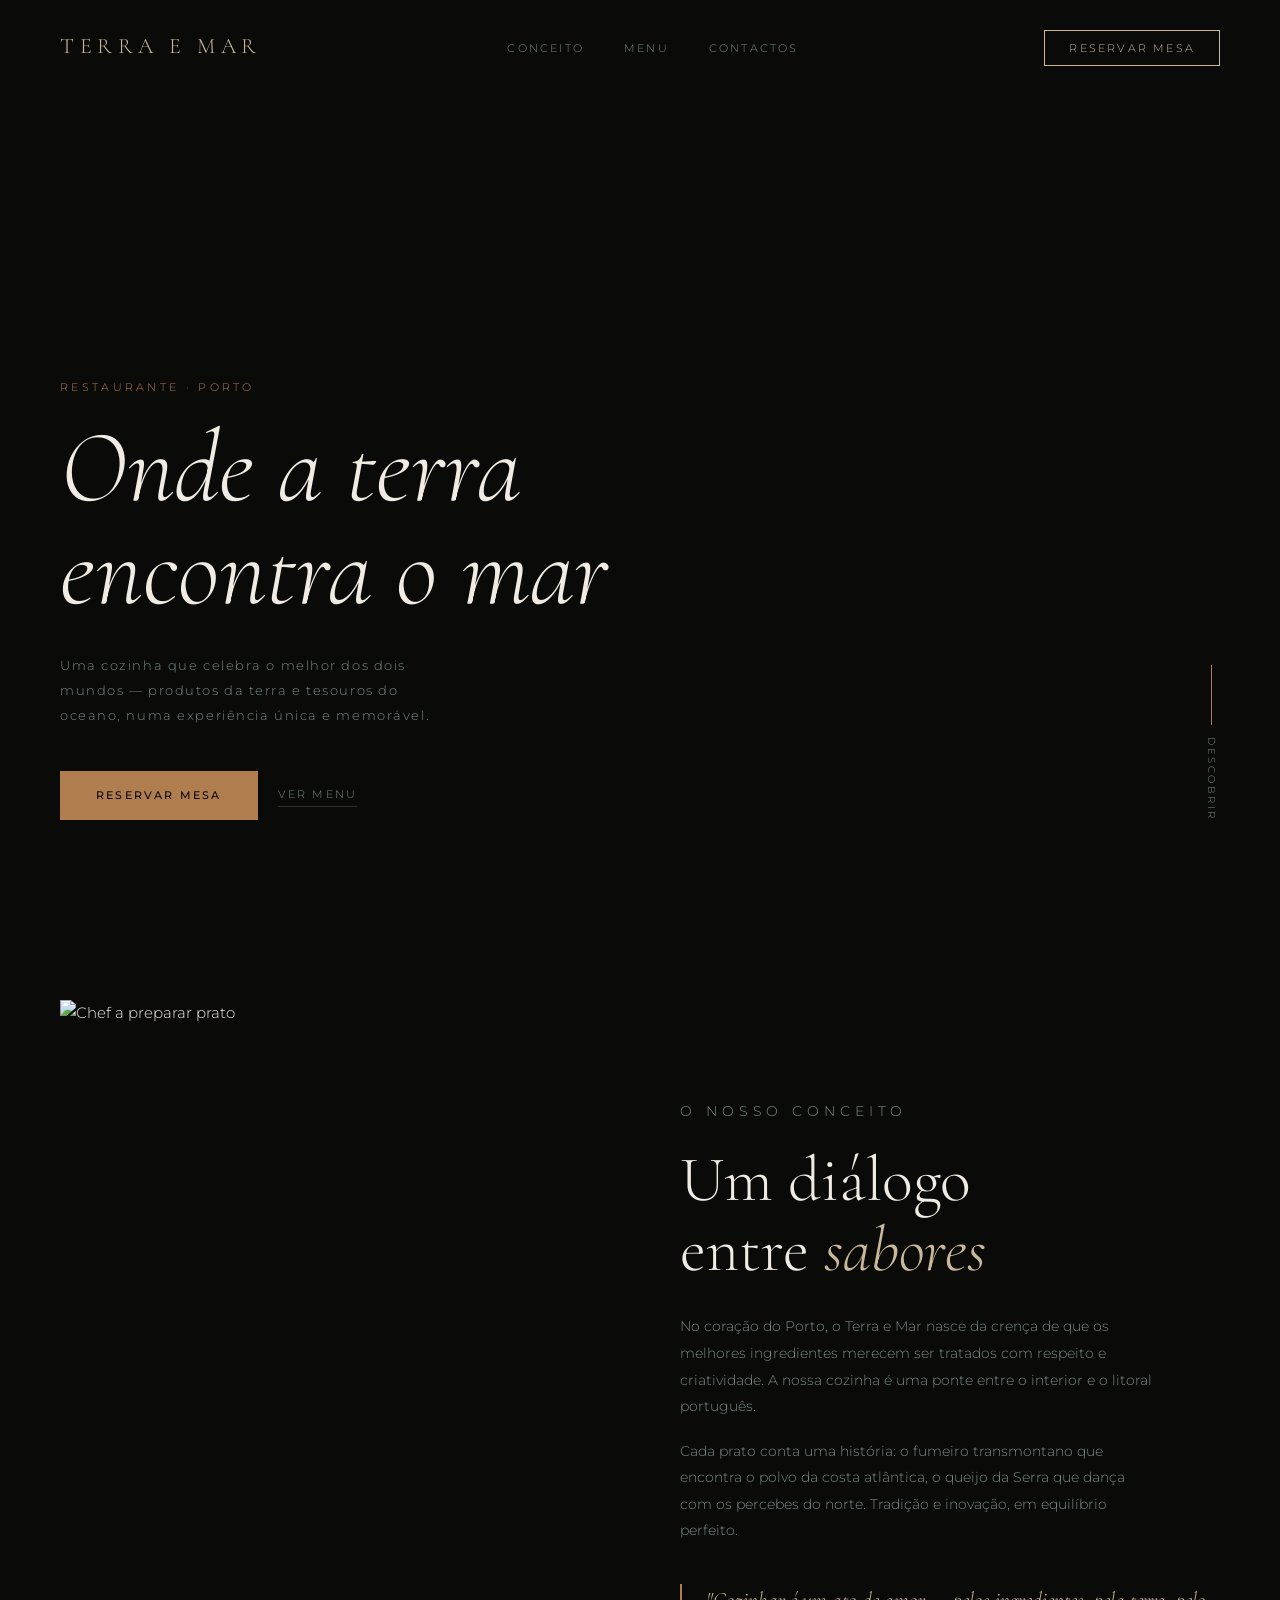
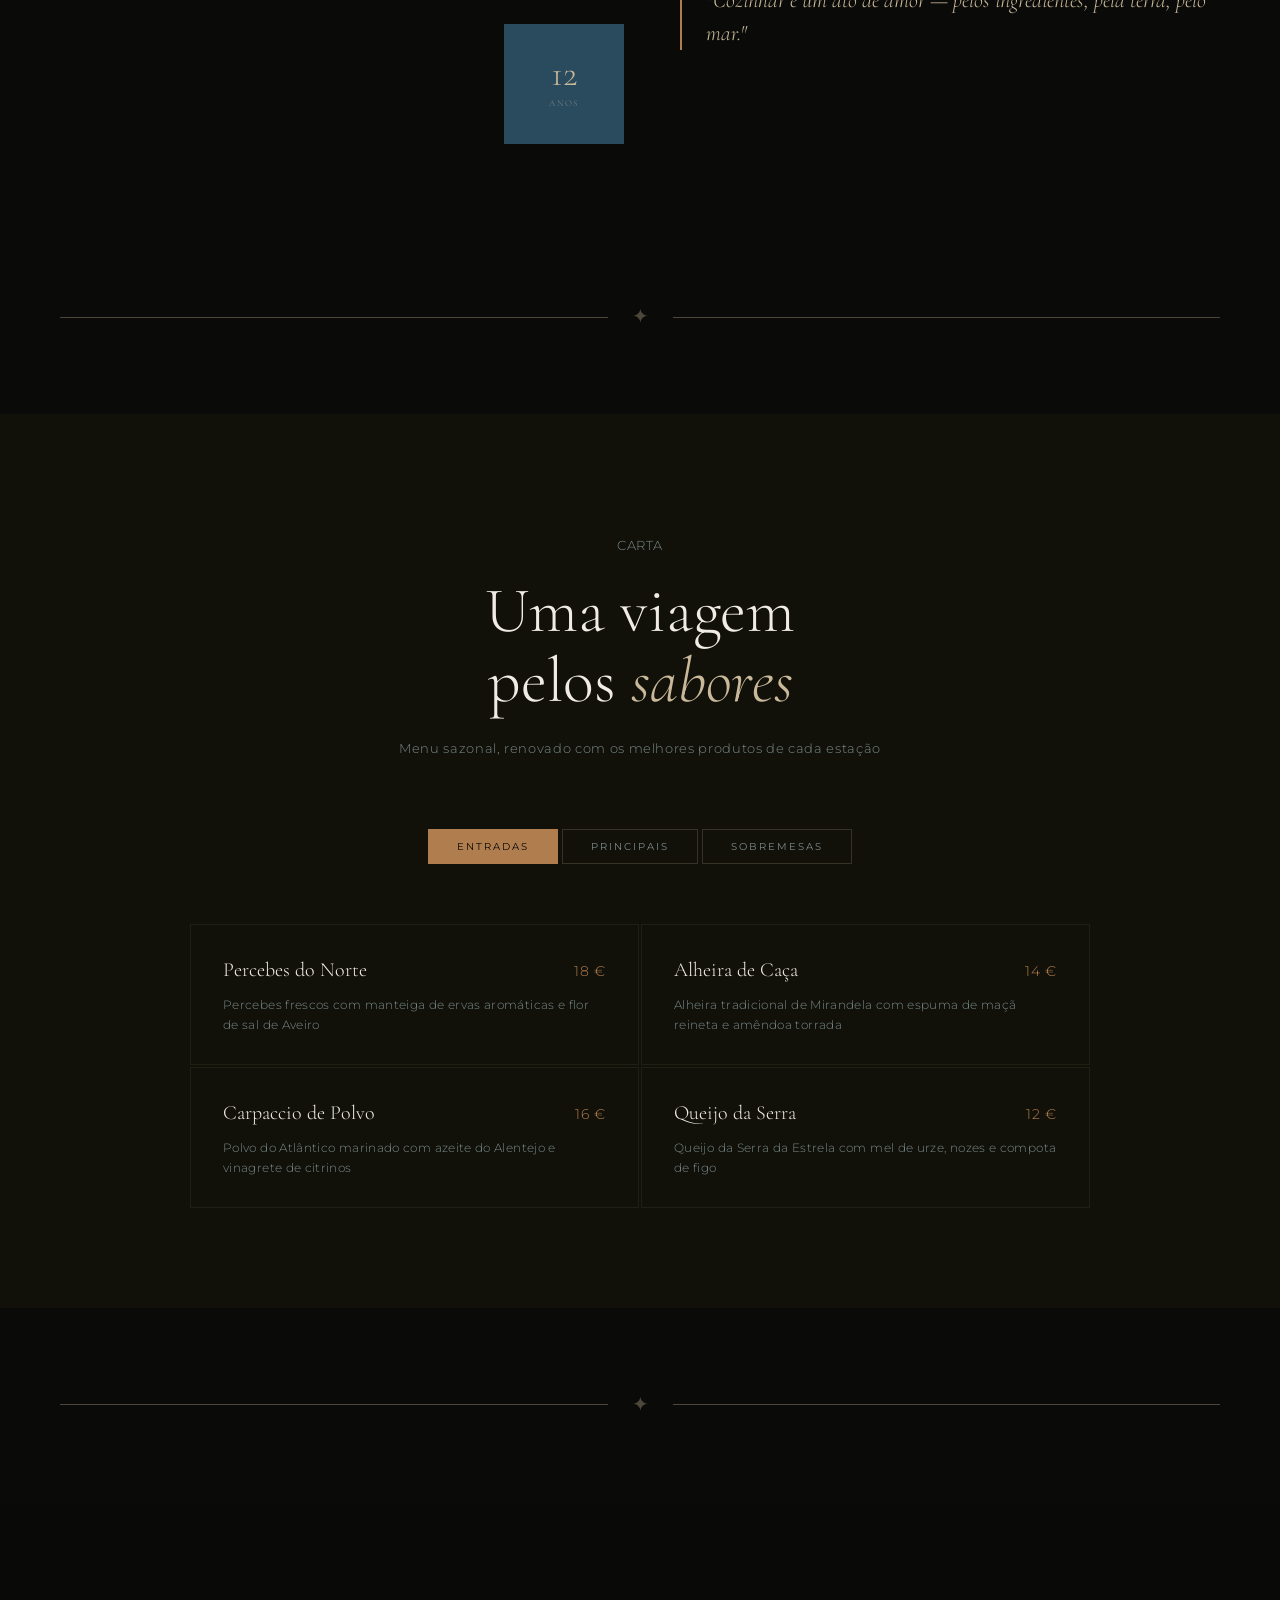
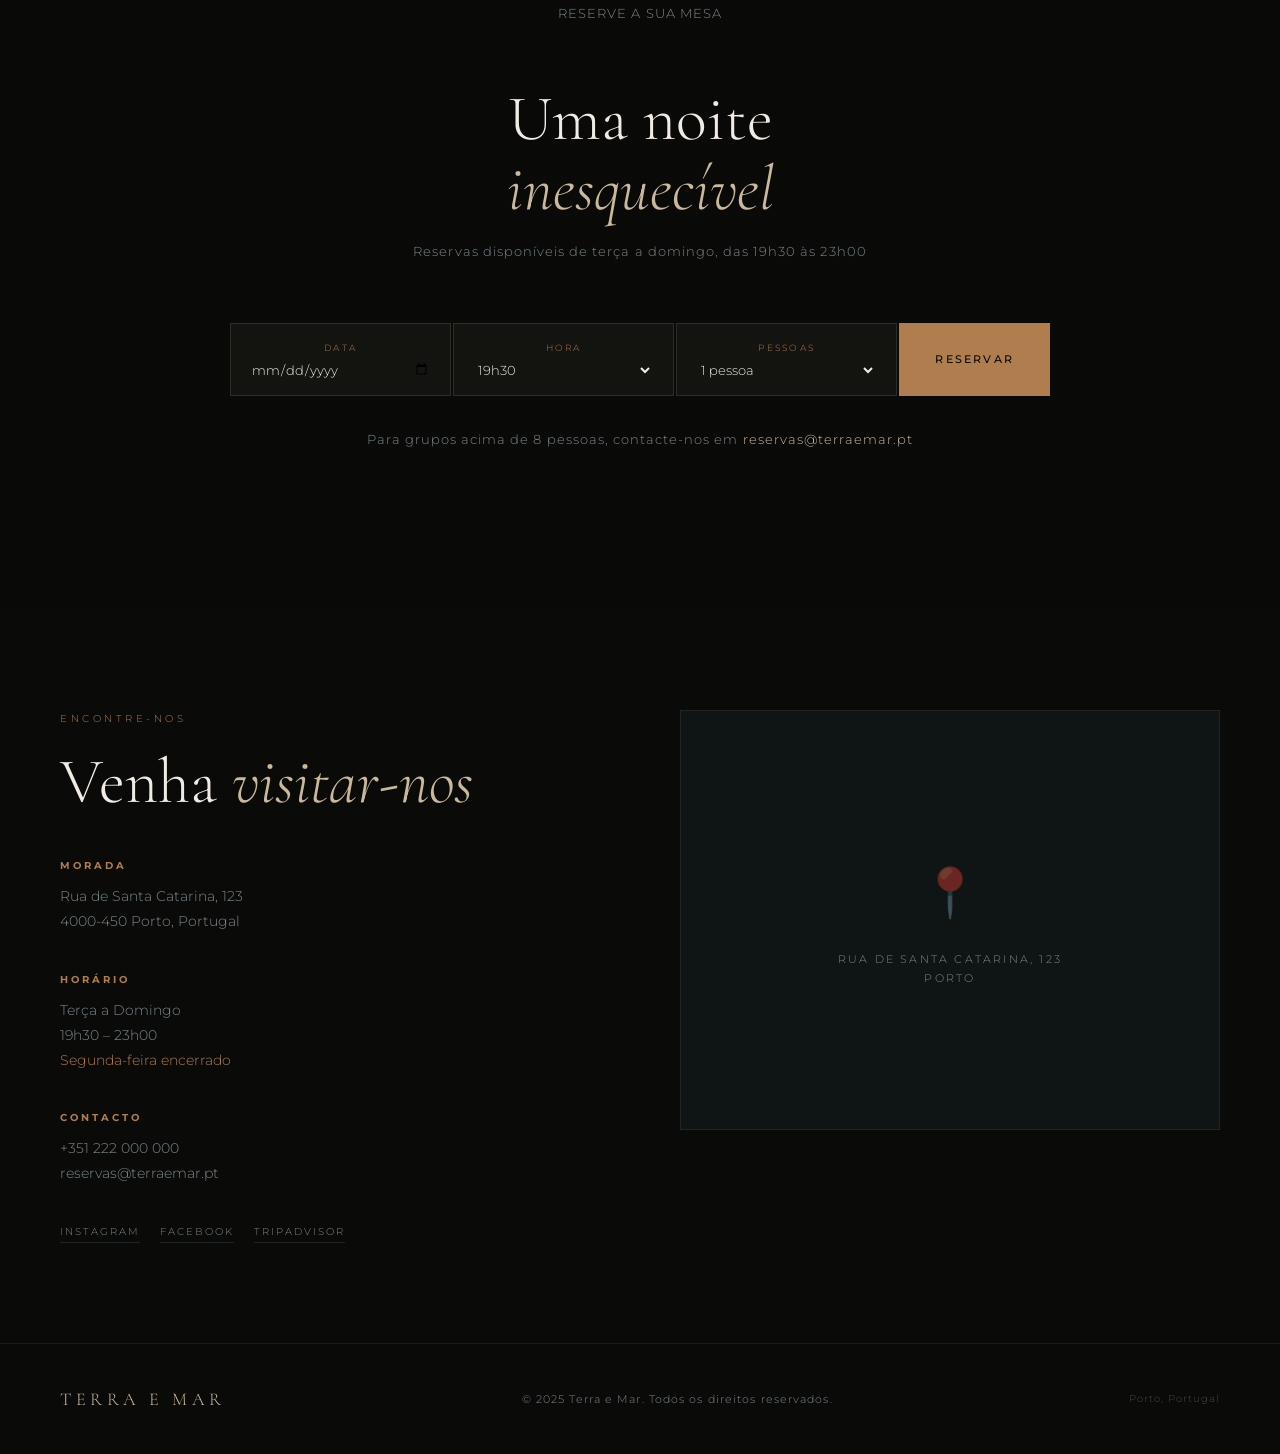
==== index.html @ 0227f953 "Add files via upload" ====
<!DOCTYPE html>
<html lang="pt">
<head>
  <meta charset="UTF-8" />
  <meta name="viewport" content="width=device-width, initial-scale=1.0" />
  <title>Terra e Mar — Restaurante</title>
  <link rel="preconnect" href="https://fonts.googleapis.com" />
  <link href="https://fonts.googleapis.com/css2?family=Cormorant+Garamond:ital,wght@0,300;0,400;1,300;1,400&family=Montserrat:wght@300;400;500&display=swap" rel="stylesheet" />
  <style>
    *, *::before, *::after { box-sizing: border-box; margin: 0; padding: 0; }

    :root {
      --black:    #0a0a08;
      --deep:     #111109;
      --sand:     #c9b89a;
      --ocean:    #2a4a5e;
      --fog:      #7a8a8c;
      --white:    #f0ece4;
      --accent:   #b07d4e;
      --serif:    'Cormorant Garamond', Georgia, serif;
      --sans:     'Montserrat', sans-serif;
    }

    html { scroll-behavior: smooth; }

    body {
      background: var(--black);
      color: var(--white);
      font-family: var(--sans);
      font-weight: 300;
      font-size: 15px;
      line-height: 1.7;
      overflow-x: hidden;
    }

    /* ── NAV ── */
    nav {
      position: fixed;
      top: 0; left: 0; right: 0;
      z-index: 100;
      display: flex;
      justify-content: space-between;
      align-items: center;
      padding: 28px 60px;
      transition: background .4s, padding .4s;
    }
    nav.scrolled {
      background: rgba(10,10,8,.92);
      backdrop-filter: blur(12px);
      padding: 18px 60px;
      border-bottom: 1px solid rgba(201,184,154,.1);
    }
    .nav-logo {
      font-family: var(--serif);
      font-size: 22px;
      font-weight: 300;
      letter-spacing: .25em;
      text-transform: uppercase;
      color: var(--sand);
      text-decoration: none;
    }
    .nav-links {
      list-style: none;
      display: flex;
      gap: 40px;
    }
    .nav-links a {
      color: var(--fog);
      text-decoration: none;
      font-size: 11px;
      letter-spacing: .2em;
      text-transform: uppercase;
      transition: color .3s;
    }
    .nav-links a:hover { color: var(--sand); }

    .nav-cta a {
      border: 1px solid var(--sand);
      color: var(--sand);
      padding: 10px 24px;
      font-size: 11px;
      letter-spacing: .2em;
      text-transform: uppercase;
      text-decoration: none;
      transition: background .3s, color .3s;
    }
    .nav-cta a:hover { background: var(--sand); color: var(--black); }

    /* ── HERO ── */
    #hero {
      position: relative;
      height: 100vh;
      display: flex;
      flex-direction: column;
      justify-content: flex-end;
      padding: 0 60px 80px;
      overflow: hidden;
    }
    .hero-bg {
      position: absolute;
      inset: 0;
      background:
        linear-gradient(to bottom, rgba(10,10,8,.3) 0%, rgba(10,10,8,.7) 60%, rgba(10,10,8,1) 100%),
        url('https://images.unsplash.com/photo-1414235077428-338989a2e8c0?w=1800&q=80') center/cover no-repeat;
    }
    .hero-eyebrow {
      position: relative;
      font-size: 11px;
      letter-spacing: .3em;
      text-transform: uppercase;
      color: var(--accent);
      margin-bottom: 20px;
    }
    .hero-title {
      position: relative;
      font-family: var(--serif);
      font-size: clamp(52px, 8vw, 110px);
      font-weight: 300;
      font-style: italic;
      line-height: 1.0;
      color: var(--white);
      max-width: 700px;
      margin-bottom: 32px;
    }
    .hero-sub {
      position: relative;
      font-size: 13px;
      letter-spacing: .12em;
      color: var(--fog);
      max-width: 380px;
      margin-bottom: 44px;
      line-height: 1.9;
    }
    .hero-actions {
      position: relative;
      display: flex;
      gap: 20px;
      align-items: center;
    }
    .btn-primary {
      background: var(--accent);
      color: var(--black);
      padding: 15px 36px;
      font-size: 11px;
      letter-spacing: .2em;
      text-transform: uppercase;
      text-decoration: none;
      font-weight: 500;
      transition: background .3s;
    }
    .btn-primary:hover { background: var(--sand); }
    .btn-ghost {
      color: var(--fog);
      font-size: 11px;
      letter-spacing: .2em;
      text-transform: uppercase;
      text-decoration: none;
      border-bottom: 1px solid rgba(122,138,140,.3);
      padding-bottom: 2px;
      transition: color .3s, border-color .3s;
    }
    .btn-ghost:hover { color: var(--white); border-color: var(--white); }

    .hero-scroll {
      position: absolute;
      bottom: 80px;
      right: 60px;
      writing-mode: vertical-rl;
      font-size: 10px;
      letter-spacing: .25em;
      color: var(--fog);
      text-transform: uppercase;
      display: flex;
      align-items: center;
      gap: 12px;
    }
    .hero-scroll::before {
      content: '';
      display: block;
      width: 1px;
      height: 60px;
      background: var(--accent);
    }

    /* ── DIVIDER ── */
    .divider {
      display: flex;
      align-items: center;
      gap: 24px;
      padding: 0 60px;
      margin: 80px 0;
      opacity: .35;
    }
    .divider::before, .divider::after {
      content: '';
      flex: 1;
      height: 1px;
      background: var(--sand);
    }
    .divider span {
      font-family: var(--serif);
      font-size: 20px;
      color: var(--sand);
    }

    /* ── SECTION COMMONS ── */
    section { padding: 100px 60px; }
    .label {
      font-size: 10px;
      letter-spacing: .35em;
      text-transform: uppercase;
      color: var(--accent);
      margin-bottom: 20px;
    }
    h2 {
      font-family: var(--serif);
      font-size: clamp(36px, 5vw, 64px);
      font-weight: 300;
      line-height: 1.1;
      color: var(--white);
    }
    h2 em { font-style: italic; color: var(--sand); }

    /* ── SOBRE ── */
    #sobre {
      display: grid;
      grid-template-columns: 1fr 1fr;
      gap: 80px;
      align-items: center;
    }
    .sobre-img {
      position: relative;
    }
    .sobre-img img {
      width: 100%;
      aspect-ratio: 3/4;
      object-fit: cover;
      display: block;
    }
    .sobre-img-badge {
      position: absolute;
      bottom: -24px;
      right: -24px;
      width: 120px;
      height: 120px;
      background: var(--ocean);
      display: flex;
      flex-direction: column;
      align-items: center;
      justify-content: center;
      font-family: var(--serif);
    }
    .sobre-img-badge span:first-child {
      font-size: 36px;
      font-weight: 300;
      line-height: 1;
      color: var(--sand);
    }
    .sobre-img-badge span:last-child {
      font-size: 9px;
      letter-spacing: .15em;
      text-transform: uppercase;
      color: var(--fog);
      margin-top: 4px;
    }
    .sobre-text p {
      color: var(--fog);
      margin-top: 28px;
      font-size: 14px;
      line-height: 1.9;
      max-width: 480px;
    }
    .sobre-text p + p { margin-top: 18px; }
    blockquote {
      margin-top: 40px;
      padding-left: 24px;
      border-left: 2px solid var(--accent);
      font-family: var(--serif);
      font-size: 22px;
      font-style: italic;
      color: var(--sand);
      line-height: 1.5;
    }

    /* ── MENU ── */
    #menu { background: var(--deep); }
    .menu-header {
      text-align: center;
      margin-bottom: 70px;
    }
    .menu-header p {
      color: var(--fog);
      margin-top: 20px;
      font-size: 13px;
      letter-spacing: .05em;
    }
    .menu-tabs {
      display: flex;
      justify-content: center;
      gap: 4px;
      margin-bottom: 60px;
    }
    .tab {
      background: none;
      border: 1px solid rgba(201,184,154,.2);
      color: var(--fog);
      padding: 10px 28px;
      font-family: var(--sans);
      font-size: 10px;
      letter-spacing: .2em;
      text-transform: uppercase;
      cursor: pointer;
      transition: all .3s;
    }
    .tab.active, .tab:hover {
      background: var(--accent);
      border-color: var(--accent);
      color: var(--black);
    }
    .menu-section { display: none; }
    .menu-section.active { display: block; }
    .menu-grid {
      display: grid;
      grid-template-columns: 1fr 1fr;
      gap: 2px;
      max-width: 900px;
      margin: 0 auto;
    }
    .menu-item {
      padding: 28px 32px;
      border: 1px solid rgba(201,184,154,.08);
      transition: background .3s;
    }
    .menu-item:hover { background: rgba(201,184,154,.04); }
    .menu-item-header {
      display: flex;
      justify-content: space-between;
      align-items: baseline;
      margin-bottom: 8px;
    }
    .menu-item-name {
      font-family: var(--serif);
      font-size: 20px;
      font-weight: 300;
      color: var(--white);
    }
    .menu-item-price {
      font-size: 14px;
      color: var(--accent);
      letter-spacing: .05em;
    }
    .menu-item-desc {
      font-size: 12px;
      color: var(--fog);
      line-height: 1.7;
      letter-spacing: .03em;
    }

    /* ── RESERVAS ── */
    #reservas {
      background:
        linear-gradient(rgba(10,10,8,.85), rgba(10,10,8,.85)),
        url('https://images.unsplash.com/photo-1517248135467-4c7edcad34c4?w=1600&q=80') center/cover no-repeat fixed;
      text-align: center;
    }
    #reservas h2 { margin-bottom: 16px; }
    #reservas > p {
      color: var(--fog);
      margin-bottom: 60px;
      font-size: 13px;
      letter-spacing: .08em;
    }
    .reservas-form {
      display: grid;
      grid-template-columns: repeat(3, 1fr) auto;
      gap: 2px;
      max-width: 820px;
      margin: 0 auto 32px;
    }
    .form-field {
      display: flex;
      flex-direction: column;
      background: rgba(240,236,228,.04);
      border: 1px solid rgba(201,184,154,.15);
      padding: 16px 20px;
    }
    .form-field label {
      font-size: 9px;
      letter-spacing: .25em;
      text-transform: uppercase;
      color: var(--accent);
      margin-bottom: 6px;
    }
    .form-field input, .form-field select {
      background: none;
      border: none;
      color: var(--white);
      font-family: var(--sans);
      font-size: 13px;
      font-weight: 300;
      outline: none;
      width: 100%;
    }
    .form-field select option { background: var(--deep); color: var(--white); }
    .btn-reservar {
      background: var(--accent);
      color: var(--black);
      border: none;
      padding: 0 36px;
      font-family: var(--sans);
      font-size: 11px;
      letter-spacing: .2em;
      text-transform: uppercase;
      font-weight: 500;
      cursor: pointer;
      transition: background .3s;
      white-space: nowrap;
    }
    .btn-reservar:hover { background: var(--sand); }
    .reservas-note {
      font-size: 11px;
      color: var(--fog);
      letter-spacing: .08em;
    }
    .reservas-note a { color: var(--sand); text-decoration: none; }

    /* ── CONTACTOS ── */
    #contactos {
      display: grid;
      grid-template-columns: 1fr 1fr;
      gap: 80px;
      align-items: start;
    }
    .contactos-info h2 { margin-bottom: 40px; }
    .contact-block { margin-bottom: 36px; }
    .contact-block h4 {
      font-size: 10px;
      letter-spacing: .3em;
      text-transform: uppercase;
      color: var(--accent);
      margin-bottom: 10px;
    }
    .contact-block p, .contact-block a {
      color: var(--fog);
      font-size: 14px;
      line-height: 1.8;
      text-decoration: none;
    }
    .contact-block a:hover { color: var(--sand); }
    .contactos-map {
      background: rgba(42,74,94,.15);
      border: 1px solid rgba(201,184,154,.1);
      height: 420px;
      display: flex;
      align-items: center;
      justify-content: center;
      position: relative;
      overflow: hidden;
    }
    .map-placeholder {
      text-align: center;
    }
    .map-placeholder .map-icon {
      font-size: 48px;
      margin-bottom: 16px;
      opacity: .4;
    }
    .map-placeholder p {
      font-size: 11px;
      letter-spacing: .2em;
      color: var(--fog);
      text-transform: uppercase;
    }
    .social-links {
      display: flex;
      gap: 20px;
      margin-top: 36px;
    }
    .social-links a {
      font-size: 10px;
      letter-spacing: .2em;
      color: var(--fog);
      text-decoration: none;
      text-transform: uppercase;
      border-bottom: 1px solid rgba(122,138,140,.2);
      padding-bottom: 2px;
      transition: color .3s, border-color .3s;
    }
    .social-links a:hover { color: var(--sand); border-color: var(--sand); }

    /* ── FOOTER ── */
    footer {
      border-top: 1px solid rgba(201,184,154,.1);
      padding: 40px 60px;
      display: flex;
      justify-content: space-between;
      align-items: center;
    }
    footer .logo {
      font-family: var(--serif);
      font-size: 18px;
      font-weight: 300;
      letter-spacing: .25em;
      text-transform: uppercase;
      color: var(--sand);
    }
    footer p {
      font-size: 11px;
      color: var(--fog);
      letter-spacing: .1em;
    }

    /* ── MOBILE ── */
    @media (max-width: 768px) {
      nav { padding: 20px 24px; }
      nav.scrolled { padding: 14px 24px; }
      .nav-links, .nav-cta { display: none; }
      #hero { padding: 0 24px 60px; }
      .hero-scroll { display: none; }
      section { padding: 70px 24px; }
      .divider { padding: 0 24px; }
      #sobre { grid-template-columns: 1fr; gap: 50px; }
      .sobre-img-badge { display: none; }
      .menu-grid { grid-template-columns: 1fr; }
      .reservas-form { grid-template-columns: 1fr; }
      .btn-reservar { padding: 18px; }
      #contactos { grid-template-columns: 1fr; gap: 50px; }
      .contactos-map { height: 260px; }
      footer { flex-direction: column; gap: 16px; text-align: center; }
      footer { padding: 32px 24px; }
    }
  </style>
</head>
<body>

<!-- NAV -->
<nav id="navbar">
  <a href="#" class="nav-logo">Terra e Mar</a>
  <ul class="nav-links">
    <li><a href="#sobre">Conceito</a></li>
    <li><a href="#menu">Menu</a></li>
    <li><a href="#contactos">Contactos</a></li>
  </ul>
  <div class="nav-cta"><a href="#reservas">Reservar Mesa</a></div>
</nav>

<!-- HERO -->
<section id="hero">
  <div class="hero-bg"></div>
  <p class="hero-eyebrow">Restaurante · Porto</p>
  <h1 class="hero-title">Onde a terra<br>encontra o mar</h1>
  <p class="hero-sub">Uma cozinha que celebra o melhor dos dois mundos — produtos da terra e tesouros do oceano, numa experiência única e memorável.</p>
  <div class="hero-actions">
    <a href="#reservas" class="btn-primary">Reservar Mesa</a>
    <a href="#menu" class="btn-ghost">Ver Menu</a>
  </div>
  <span class="hero-scroll">Descobrir</span>
</section>

<!-- SOBRE -->
<section id="sobre">
  <div class="sobre-img">
    <img src="https://images.unsplash.com/photo-1600891964092-4316c288032e?w=800&q=80" alt="Chef a preparar prato" />
    <div class="sobre-img-badge">
      <span>12</span>
      <span>anos</span>
    </div>
  </div>
  <div class="sobre-text">
    <p class="label">O Nosso Conceito</p>
    <h2>Um diálogo<br>entre <em>sabores</em></h2>
    <p>No coração do Porto, o Terra e Mar nasce da crença de que os melhores ingredientes merecem ser tratados com respeito e criatividade. A nossa cozinha é uma ponte entre o interior e o litoral português.</p>
    <p>Cada prato conta uma história: o fumeiro transmontano que encontra o polvo da costa atlântica, o queijo da Serra que dança com os percebes do norte. Tradição e inovação, em equilíbrio perfeito.</p>
    <blockquote>"Cozinhar é um ato de amor — pelos ingredientes, pela terra, pelo mar."</blockquote>
  </div>
</section>

<div class="divider"><span>✦</span></div>

<!-- MENU -->
<section id="menu">
  <div class="menu-header">
    <p class="label">Carta</p>
    <h2>Uma viagem<br>pelos <em>sabores</em></h2>
    <p>Menu sazonal, renovado com os melhores produtos de cada estação</p>
  </div>
  <div class="menu-tabs">
    <button class="tab active" onclick="showTab('entradas')">Entradas</button>
    <button class="tab" onclick="showTab('principais')">Principais</button>
    <button class="tab" onclick="showTab('sobremesas')">Sobremesas</button>
  </div>

  <div id="entradas" class="menu-section active">
    <div class="menu-grid">
      <div class="menu-item">
        <div class="menu-item-header">
          <span class="menu-item-name">Percebes do Norte</span>
          <span class="menu-item-price">18 €</span>
        </div>
        <p class="menu-item-desc">Percebes frescos com manteiga de ervas aromáticas e flor de sal de Aveiro</p>
      </div>
      <div class="menu-item">
        <div class="menu-item-header">
          <span class="menu-item-name">Alheira de Caça</span>
          <span class="menu-item-price">14 €</span>
        </div>
        <p class="menu-item-desc">Alheira tradicional de Mirandela com espuma de maçã reineta e amêndoa torrada</p>
      </div>
      <div class="menu-item">
        <div class="menu-item-header">
          <span class="menu-item-name">Carpaccio de Polvo</span>
          <span class="menu-item-price">16 €</span>
        </div>
        <p class="menu-item-desc">Polvo do Atlântico marinado com azeite do Alentejo e vinagrete de citrinos</p>
      </div>
      <div class="menu-item">
        <div class="menu-item-header">
          <span class="menu-item-name">Queijo da Serra</span>
          <span class="menu-item-price">12 €</span>
        </div>
        <p class="menu-item-desc">Queijo da Serra da Estrela com mel de urze, nozes e compota de figo</p>
      </div>
    </div>
  </div>

  <div id="principais" class="menu-section">
    <div class="menu-grid">
      <div class="menu-item">
        <div class="menu-item-header">
          <span class="menu-item-name">Robalo Selvagem</span>
          <span class="menu-item-price">34 €</span>
        </div>
        <p class="menu-item-desc">Robalo do Atlântico com creme de batata doce, algas e bisque de camarão</p>
      </div>
      <div class="menu-item">
        <div class="menu-item-header">
          <span class="menu-item-name">Borrego do Alentejo</span>
          <span class="menu-item-price">32 €</span>
        </div>
        <p class="menu-item-desc">Carré de borrego com crosta de ervas, puré de grão e redução de vinho do Alentejo</p>
      </div>
      <div class="menu-item">
        <div class="menu-item-header">
          <span class="menu-item-name">Lagosta Azul</span>
          <span class="menu-item-price">48 €</span>
        </div>
        <p class="menu-item-desc">Lagosta azul grelhada com arroz de lingueirão e azeite de bergamota</p>
      </div>
      <div class="menu-item">
        <div class="menu-item-header">
          <span class="menu-item-name">Presa Ibérica</span>
          <span class="menu-item-price">28 €</span>
        </div>
        <p class="menu-item-desc">Presa de porco preto com castanhas assadas, farofias de queijo e jus de trufas</p>
      </div>
    </div>
  </div>

  <div id="sobremesas" class="menu-section">
    <div class="menu-grid">
      <div class="menu-item">
        <div class="menu-item-header">
          <span class="menu-item-name">Tarte de Limão</span>
          <span class="menu-item-price">10 €</span>
        </div>
        <p class="menu-item-desc">Tarte de limão verde com merengue queimado e gelado de flor de sabugueiro</p>
      </div>
      <div class="menu-item">
        <div class="menu-item-header">
          <span class="menu-item-name">Rabanada do Mar</span>
          <span class="menu-item-price">11 €</span>
        </div>
        <p class="menu-item-desc">Rabanada com creme de alga kombu, caramelo salgado e granola de centeio</p>
      </div>
      <div class="menu-item">
        <div class="menu-item-header">
          <span class="menu-item-name">Chocolate 72%</span>
          <span class="menu-item-price">12 €</span>
        </div>
        <p class="menu-item-desc">Fondant de chocolate negro com sal marinho, azeite e sorvete de azeitona</p>
      </div>
      <div class="menu-item">
        <div class="menu-item-header">
          <span class="menu-item-name">Frutos do Tempo</span>
          <span class="menu-item-price">9 €</span>
        </div>
        <p class="menu-item-desc">Seleção de frutos da época com sorbet de ervas e crumble de amêndoa</p>
      </div>
    </div>
  </div>
</section>

<div class="divider"><span>✦</span></div>

<!-- RESERVAS -->
<section id="reservas">
  <p class="label">Reserve a sua Mesa</p>
  <h2>Uma noite<br><em>inesquecível</em></h2>
  <p>Reservas disponíveis de terça a domingo, das 19h30 às 23h00</p>
  <div class="reservas-form">
    <div class="form-field">
      <label>Data</label>
      <input type="date" />
    </div>
    <div class="form-field">
      <label>Hora</label>
      <select>
        <option>19h30</option>
        <option>20h00</option>
        <option>20h30</option>
        <option>21h00</option>
        <option>21h30</option>
        <option>22h00</option>
      </select>
    </div>
    <div class="form-field">
      <label>Pessoas</label>
      <select>
        <option>1 pessoa</option>
        <option>2 pessoas</option>
        <option>3 pessoas</option>
        <option>4 pessoas</option>
        <option>5+ pessoas</option>
      </select>
    </div>
    <button class="btn-reservar">Reservar</button>
  </div>
  <p class="reservas-note">Para grupos acima de 8 pessoas, contacte-nos em <a href="mailto:reservas@terraemar.pt">reservas@terraemar.pt</a></p>
</section>

<!-- CONTACTOS -->
<section id="contactos">
  <div class="contactos-info">
    <p class="label">Encontre-nos</p>
    <h2>Venha <em>visitar-nos</em></h2>
    <div class="contact-block">
      <h4>Morada</h4>
      <p>Rua de Santa Catarina, 123<br>4000-450 Porto, Portugal</p>
    </div>
    <div class="contact-block">
      <h4>Horário</h4>
      <p>Terça a Domingo<br>19h30 – 23h00<br><span style="color:var(--accent)">Segunda-feira encerrado</span></p>
    </div>
    <div class="contact-block">
      <h4>Contacto</h4>
      <p><a href="tel:+351222000000">+351 222 000 000</a></p>
      <p><a href="mailto:reservas@terraemar.pt">reservas@terraemar.pt</a></p>
    </div>
    <div class="social-links">
      <a href="#">Instagram</a>
      <a href="#">Facebook</a>
      <a href="#">TripAdvisor</a>
    </div>
  </div>
  <div class="contactos-map">
    <div class="map-placeholder">
      <div class="map-icon">📍</div>
      <p>Rua de Santa Catarina, 123<br>Porto</p>
    </div>
  </div>
</section>

<!-- FOOTER -->
<footer>
  <span class="logo">Terra e Mar</span>
  <p>© 2025 Terra e Mar. Todos os direitos reservados.</p>
  <p style="font-size:10px;color:rgba(122,138,140,.5);">Porto, Portugal</p>
</footer>

<script>
  // Nav scroll
  const navbar = document.getElementById('navbar');
  window.addEventListener('scroll', () => {
    navbar.classList.toggle('scrolled', window.scrollY > 60);
  });

  // Menu tabs
  function showTab(name) {
    document.querySelectorAll('.menu-section').forEach(s => s.classList.remove('active'));
    document.querySelectorAll('.tab').forEach(t => t.classList.remove('active'));
    document.getElementById(name).classList.add('active');
    event.target.classList.add('active');
  }
</script>
</body>
</html>
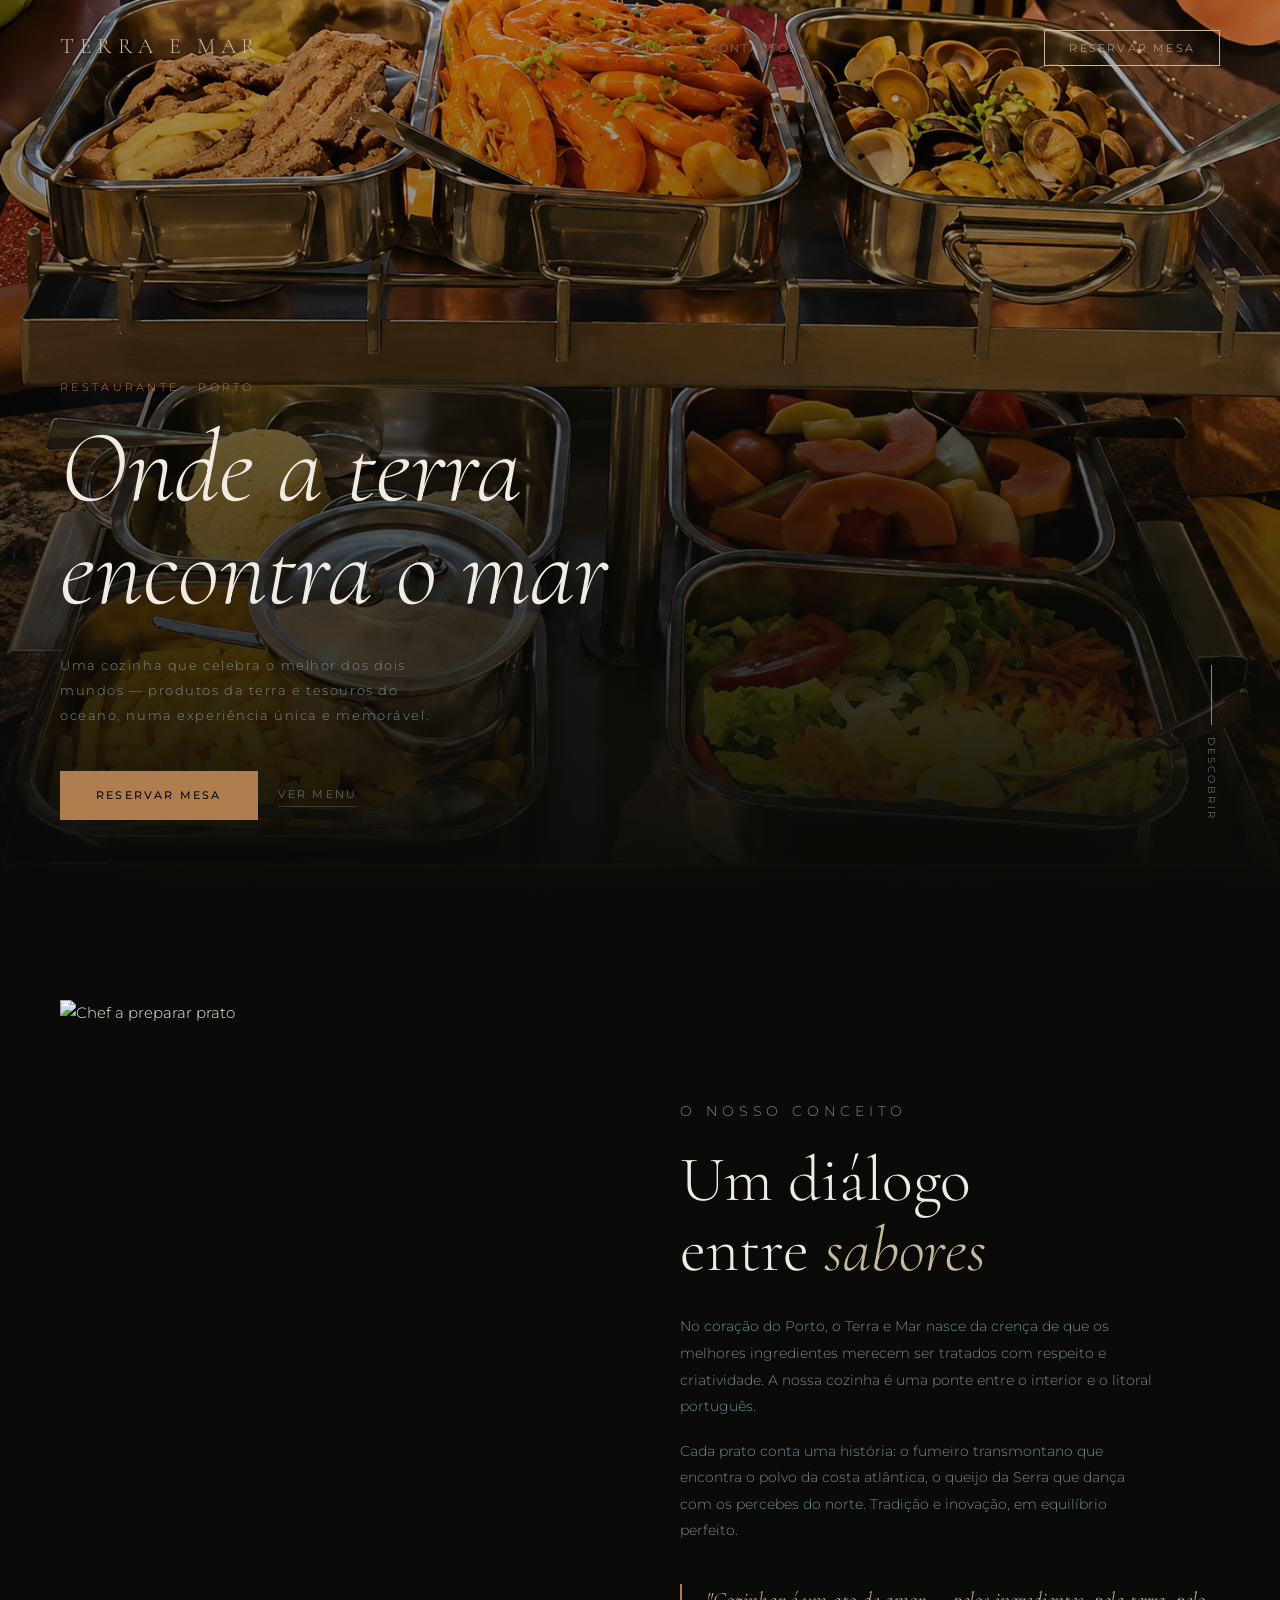
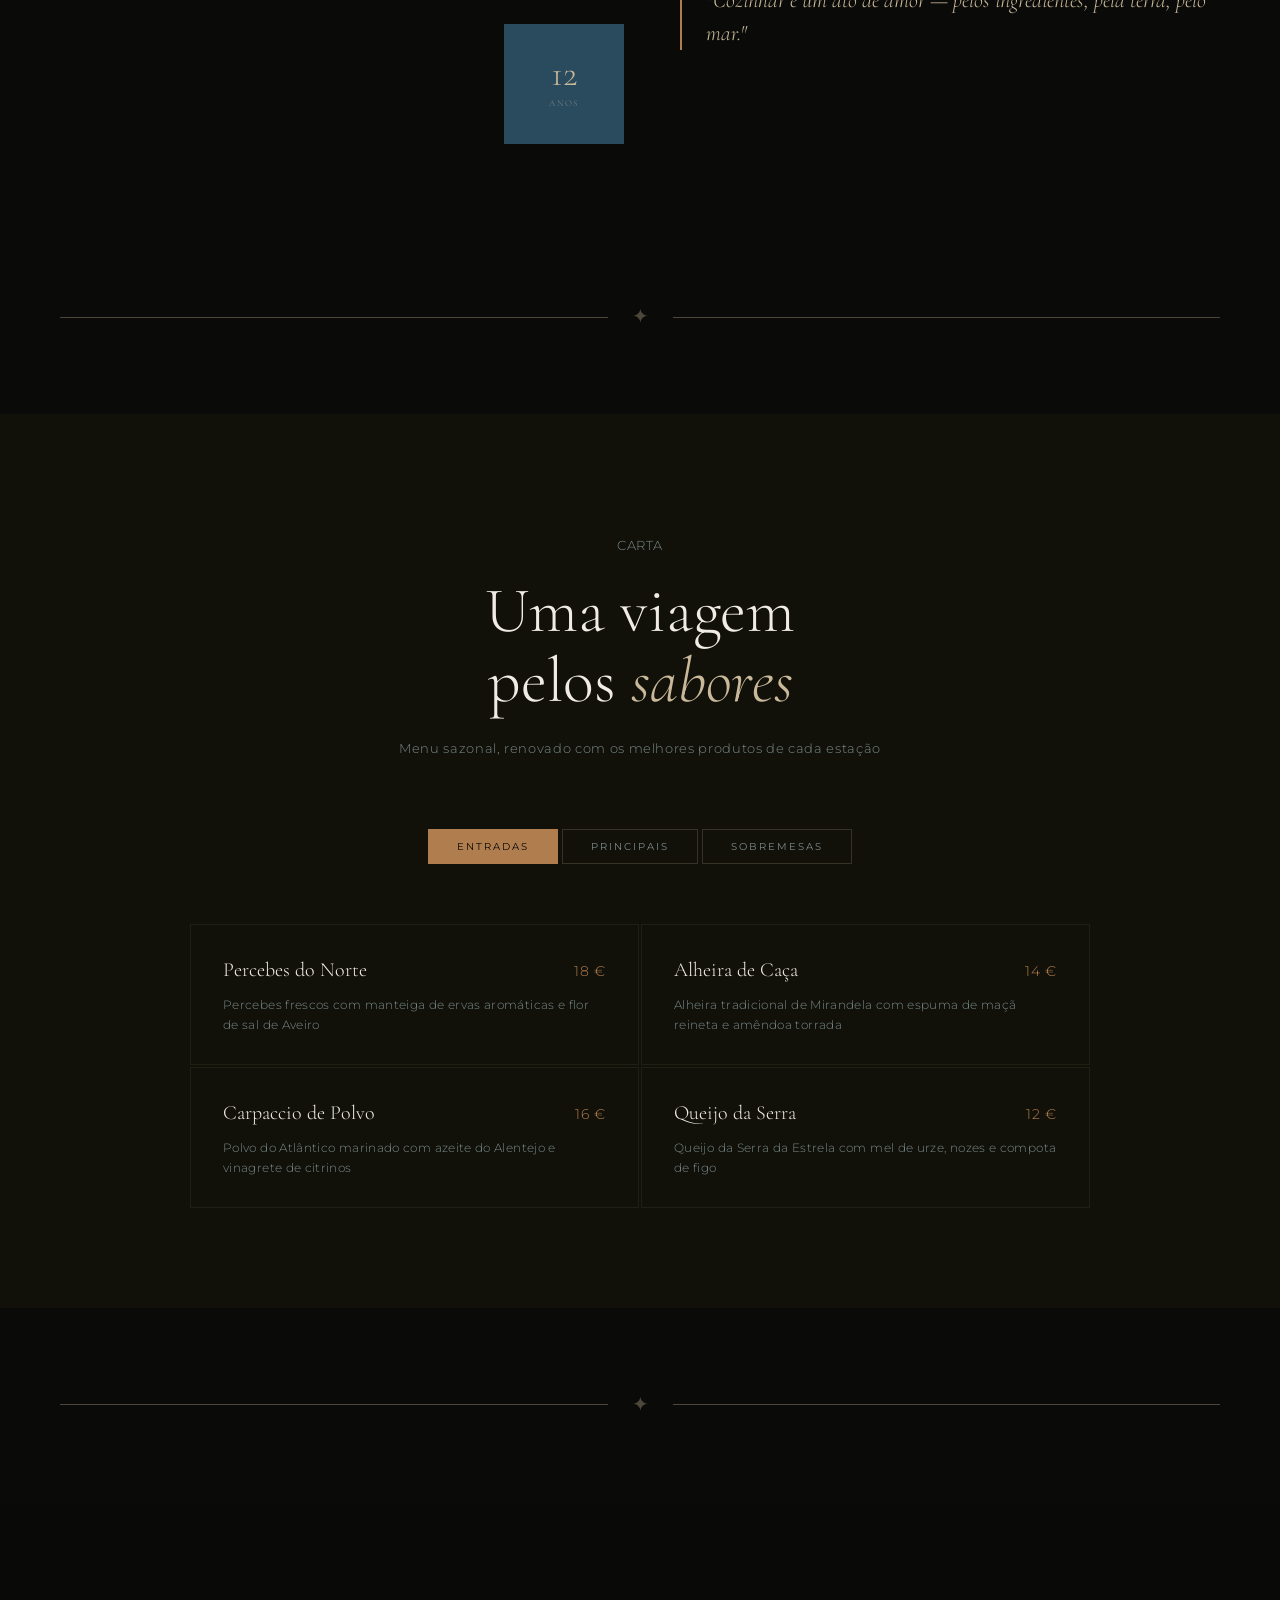
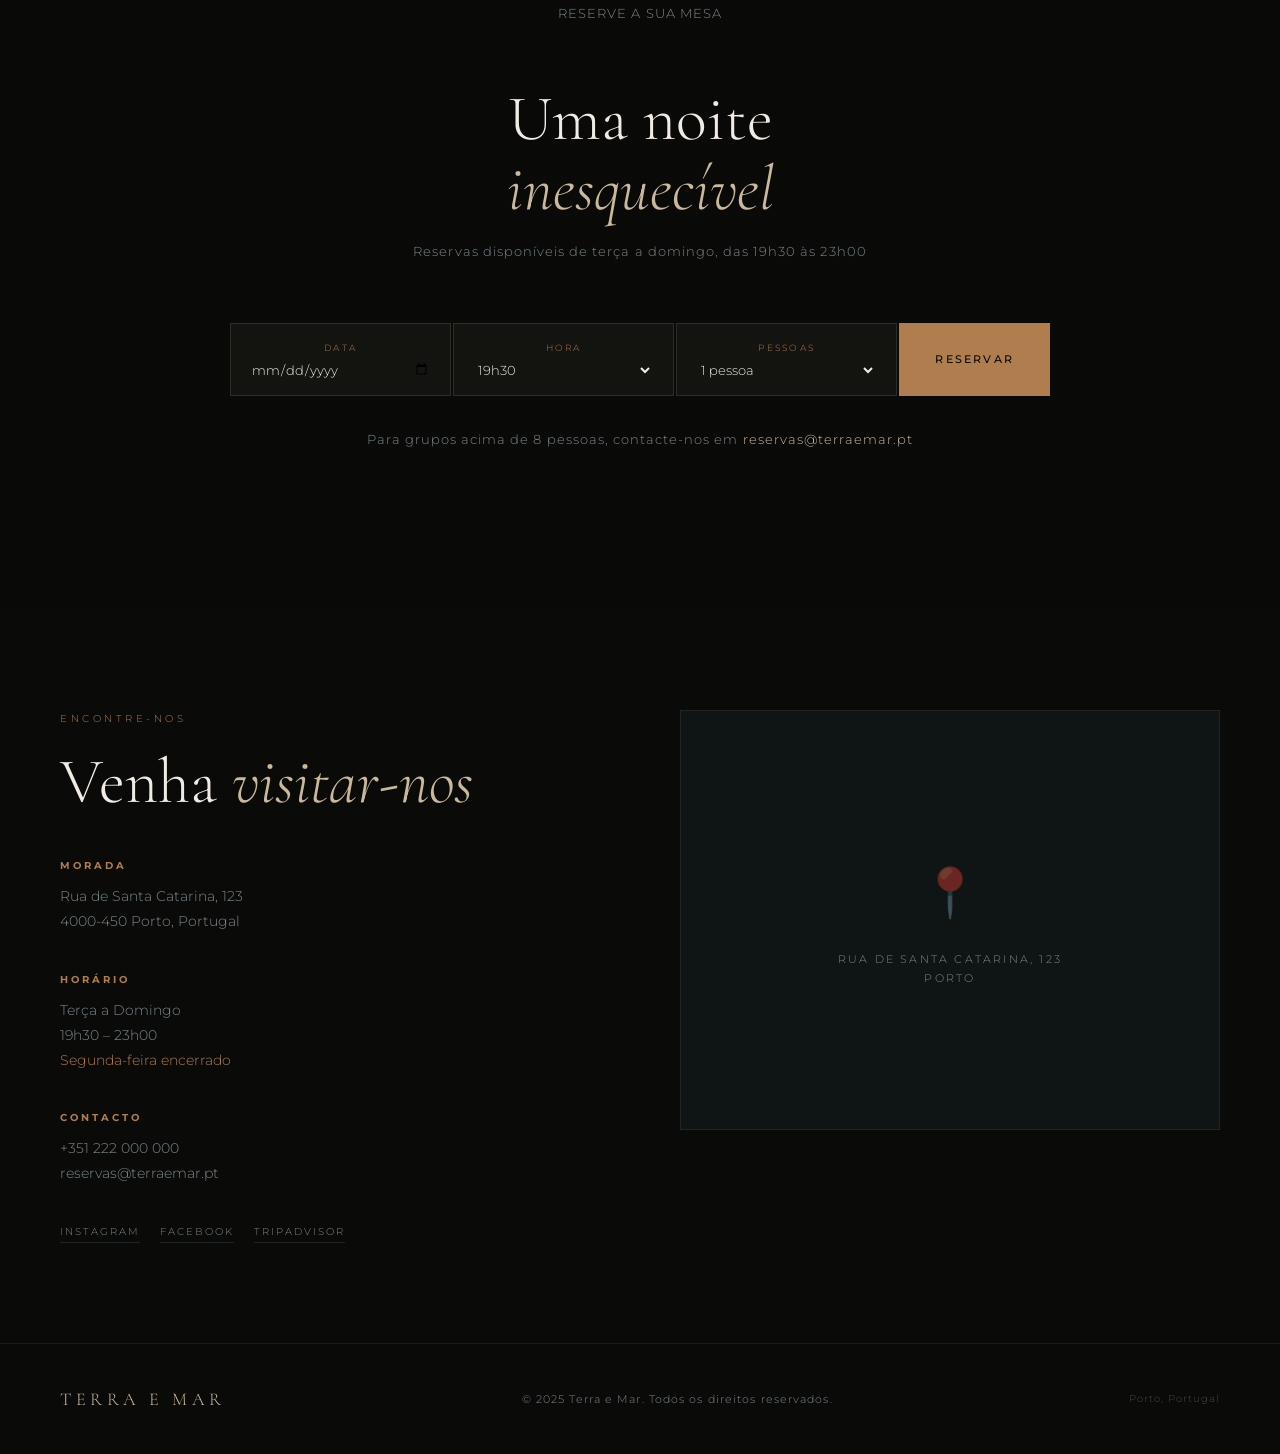
==== commit 870b4a09: "Add files via upload" ====
--- a/index.html
+++ b/index.html
@@ -101,7 +101,7 @@
       inset: 0;
       background:
         linear-gradient(to bottom, rgba(10,10,8,.3) 0%, rgba(10,10,8,.7) 60%, rgba(10,10,8,1) 100%),
-        url('https://images.unsplash.com/photo-1414235077428-338989a2e8c0?w=1800&q=80') center/cover no-repeat;
+        url('img/hero.jpg') center/cover no-repeat;
     }
     .hero-eyebrow {
       position: relative;
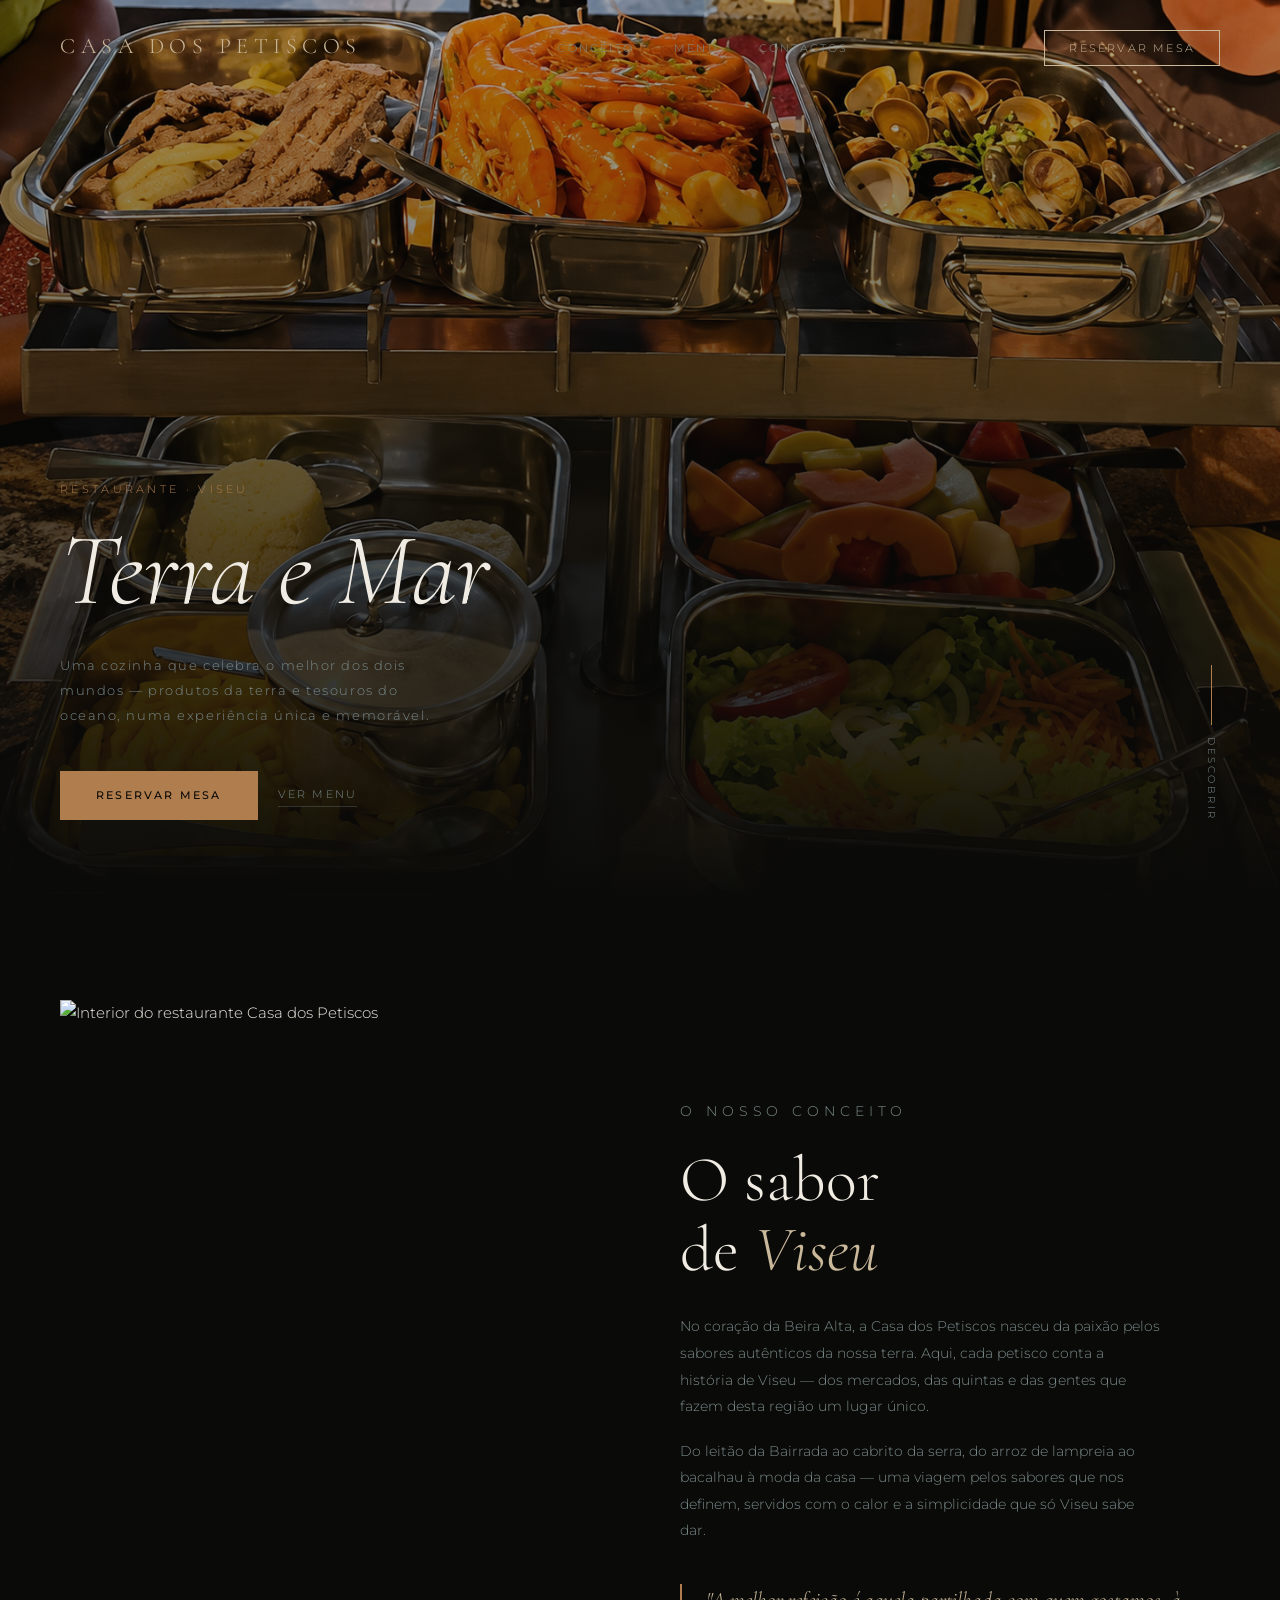
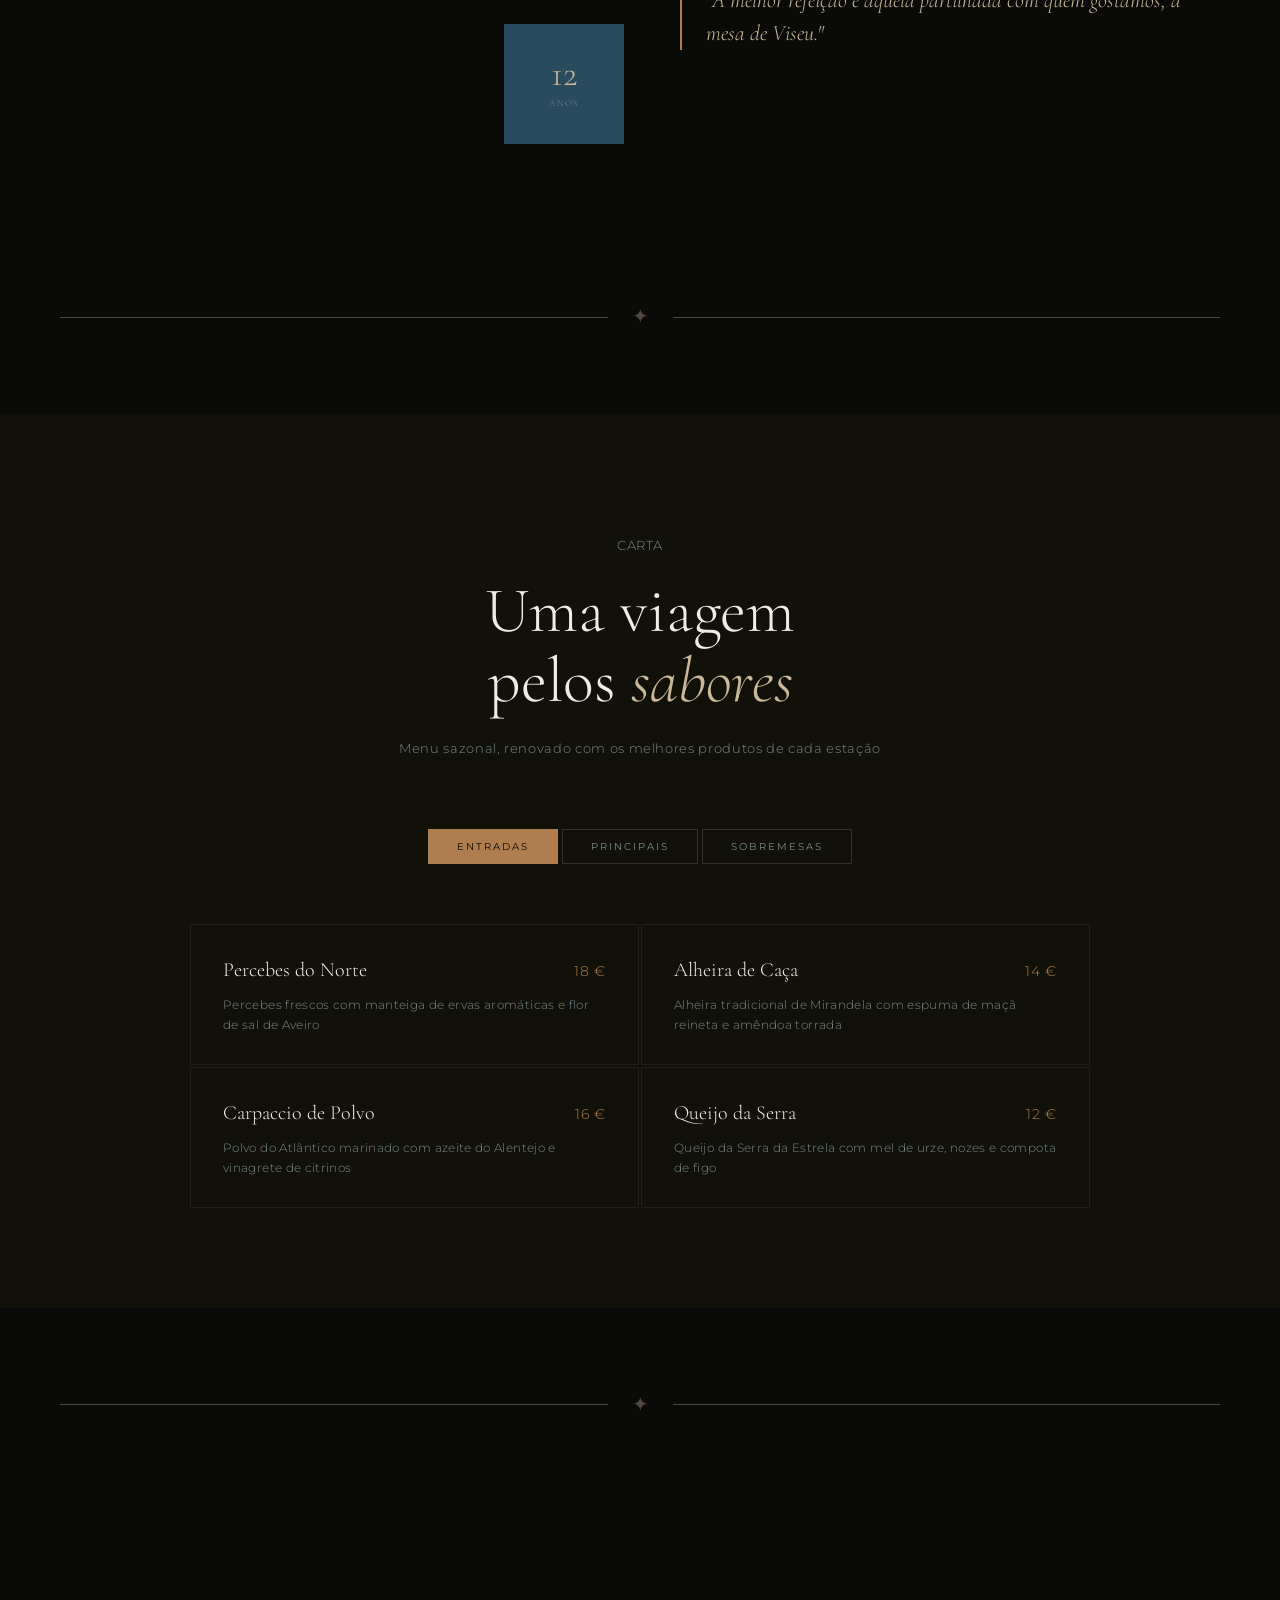
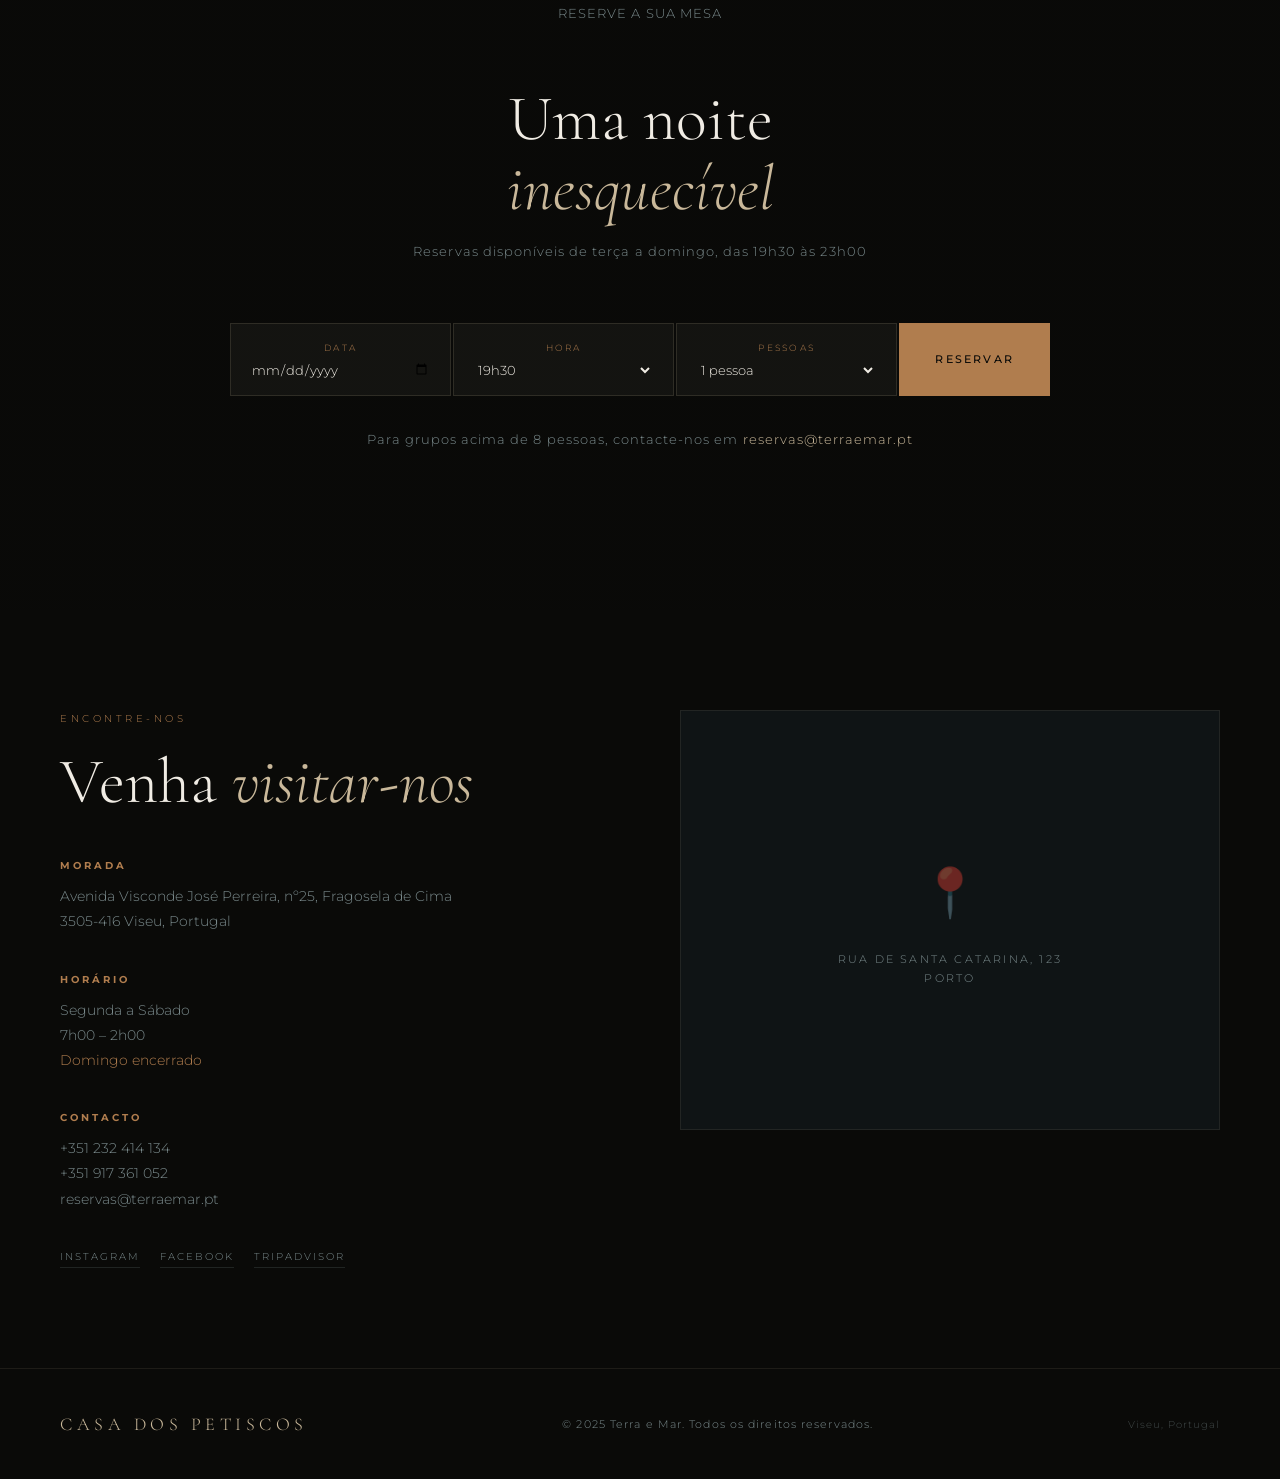
==== commit 52c4f779: "Update index.html" ====
--- a/index.html
+++ b/index.html
@@ -101,7 +101,7 @@
       inset: 0;
       background:
         linear-gradient(to bottom, rgba(10,10,8,.3) 0%, rgba(10,10,8,.7) 60%, rgba(10,10,8,1) 100%),
-        url('img/hero.jpg') center/cover no-repeat;
+        url('img/hero.jpg') top/cover no-repeat;
     }
     .hero-eyebrow {
       position: relative;
@@ -360,7 +360,7 @@
     #reservas {
       background:
         linear-gradient(rgba(10,10,8,.85), rgba(10,10,8,.85)),
-        url('https://images.unsplash.com/photo-1517248135467-4c7edcad34c4?w=1600&q=80') center/cover no-repeat fixed;
+        url('img/reservas.jpg') center/cover no-repeat fixed;
       text-align: center;
     }
     #reservas h2 { margin-bottom: 16px; }
@@ -535,7 +535,7 @@
 
 <!-- NAV -->
 <nav id="navbar">
-  <a href="#" class="nav-logo">Terra e Mar</a>
+  <a href="#" class="nav-logo">Casa dos Petiscos</a>
   <ul class="nav-links">
     <li><a href="#sobre">Conceito</a></li>
     <li><a href="#menu">Menu</a></li>
@@ -547,8 +547,8 @@
 <!-- HERO -->
 <section id="hero">
   <div class="hero-bg"></div>
-  <p class="hero-eyebrow">Restaurante · Porto</p>
-  <h1 class="hero-title">Onde a terra<br>encontra o mar</h1>
+  <p class="hero-eyebrow">Restaurante · Viseu</p>
+  <h1 class="hero-title">Terra e Mar</h1>
   <p class="hero-sub">Uma cozinha que celebra o melhor dos dois mundos — produtos da terra e tesouros do oceano, numa experiência única e memorável.</p>
   <div class="hero-actions">
     <a href="#reservas" class="btn-primary">Reservar Mesa</a>
@@ -560,7 +560,7 @@
 <!-- SOBRE -->
 <section id="sobre">
   <div class="sobre-img">
-    <img src="https://images.unsplash.com/photo-1600891964092-4316c288032e?w=800&q=80" alt="Chef a preparar prato" />
+    <img src="img/conceito.jpg" alt="Interior do restaurante Casa dos Petiscos" />
     <div class="sobre-img-badge">
       <span>12</span>
       <span>anos</span>
@@ -568,10 +568,10 @@
   </div>
   <div class="sobre-text">
     <p class="label">O Nosso Conceito</p>
-    <h2>Um diálogo<br>entre <em>sabores</em></h2>
-    <p>No coração do Porto, o Terra e Mar nasce da crença de que os melhores ingredientes merecem ser tratados com respeito e criatividade. A nossa cozinha é uma ponte entre o interior e o litoral português.</p>
-    <p>Cada prato conta uma história: o fumeiro transmontano que encontra o polvo da costa atlântica, o queijo da Serra que dança com os percebes do norte. Tradição e inovação, em equilíbrio perfeito.</p>
-    <blockquote>"Cozinhar é um ato de amor — pelos ingredientes, pela terra, pelo mar."</blockquote>
+    <h2>O sabor<br>de <em>Viseu</em></h2>
+    <p>No coração da Beira Alta, a Casa dos Petiscos nasceu da paixão pelos sabores autênticos da nossa terra. Aqui, cada petisco conta a história de Viseu — dos mercados, das quintas e das gentes que fazem desta região um lugar único.</p>
+    <p>Do leitão da Bairrada ao cabrito da serra, do arroz de lampreia ao bacalhau à moda da casa — uma viagem pelos sabores que nos definem, servidos com o calor e a simplicidade que só Viseu sabe dar.</p>
+    <blockquote>"A melhor refeição é aquela partilhada com quem gostamos, à mesa de Viseu."</blockquote>
   </div>
 </section>
 
@@ -735,15 +735,16 @@
     <h2>Venha <em>visitar-nos</em></h2>
     <div class="contact-block">
       <h4>Morada</h4>
-      <p>Rua de Santa Catarina, 123<br>4000-450 Porto, Portugal</p>
+      <p>Avenida Visconde José Perreira, nº25, Fragosela de Cima<br>3505-416 Viseu, Portugal</p>
     </div>
     <div class="contact-block">
       <h4>Horário</h4>
-      <p>Terça a Domingo<br>19h30 – 23h00<br><span style="color:var(--accent)">Segunda-feira encerrado</span></p>
+      <p>Segunda a Sábado<br>7h00 – 2h00<br><span style="color:var(--accent)">Domingo encerrado</span></p>
     </div>
     <div class="contact-block">
       <h4>Contacto</h4>
-      <p><a href="tel:+351222000000">+351 222 000 000</a></p>
+      <p><a href="tel:+351232414134">+351 232 414 134</a></p>
+      <p><a href="tel:+351917361052">+351 917 361 052</a></p>
       <p><a href="mailto:reservas@terraemar.pt">reservas@terraemar.pt</a></p>
     </div>
     <div class="social-links">
@@ -762,9 +763,9 @@
 
 <!-- FOOTER -->
 <footer>
-  <span class="logo">Terra e Mar</span>
+  <span class="logo">Casa dos Petiscos</span>
   <p>© 2025 Terra e Mar. Todos os direitos reservados.</p>
-  <p style="font-size:10px;color:rgba(122,138,140,.5);">Porto, Portugal</p>
+  <p style="font-size:10px;color:rgba(122,138,140,.5);">Viseu, Portugal</p>
 </footer>
 
 <script>
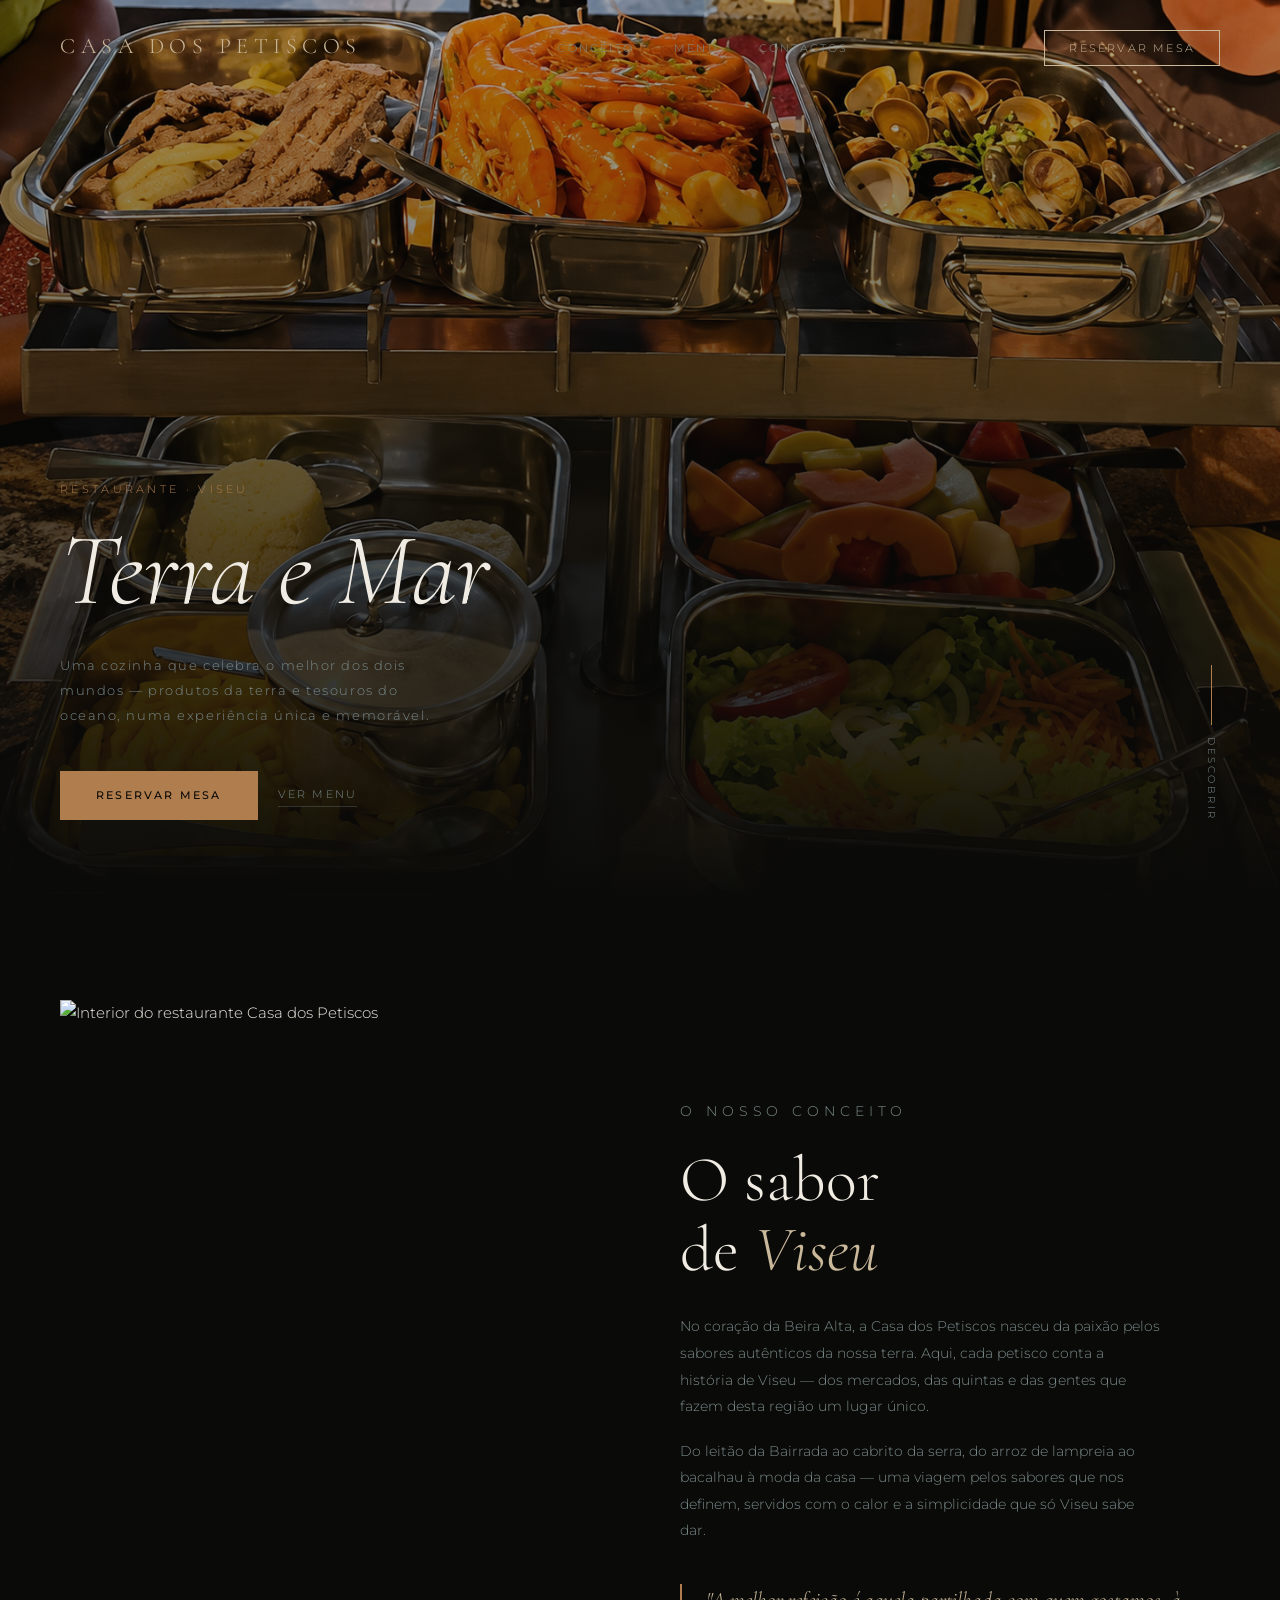
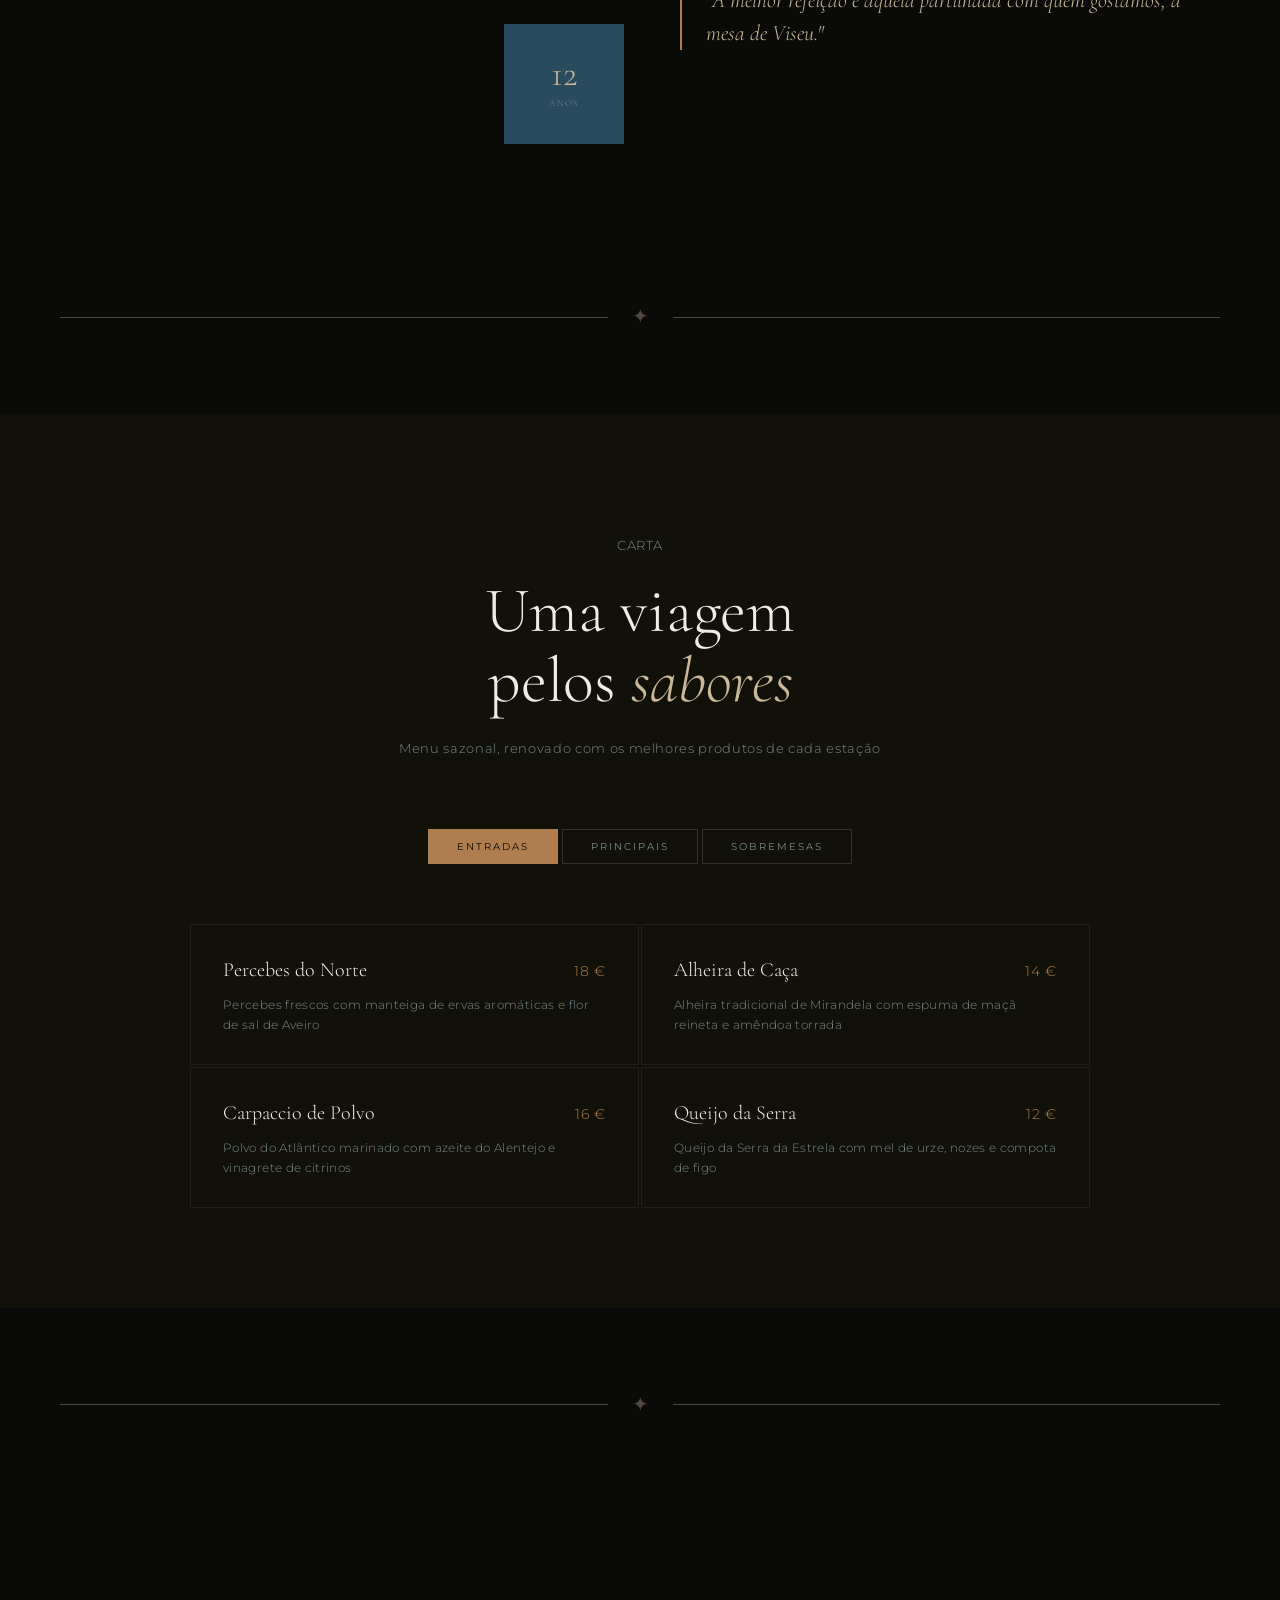
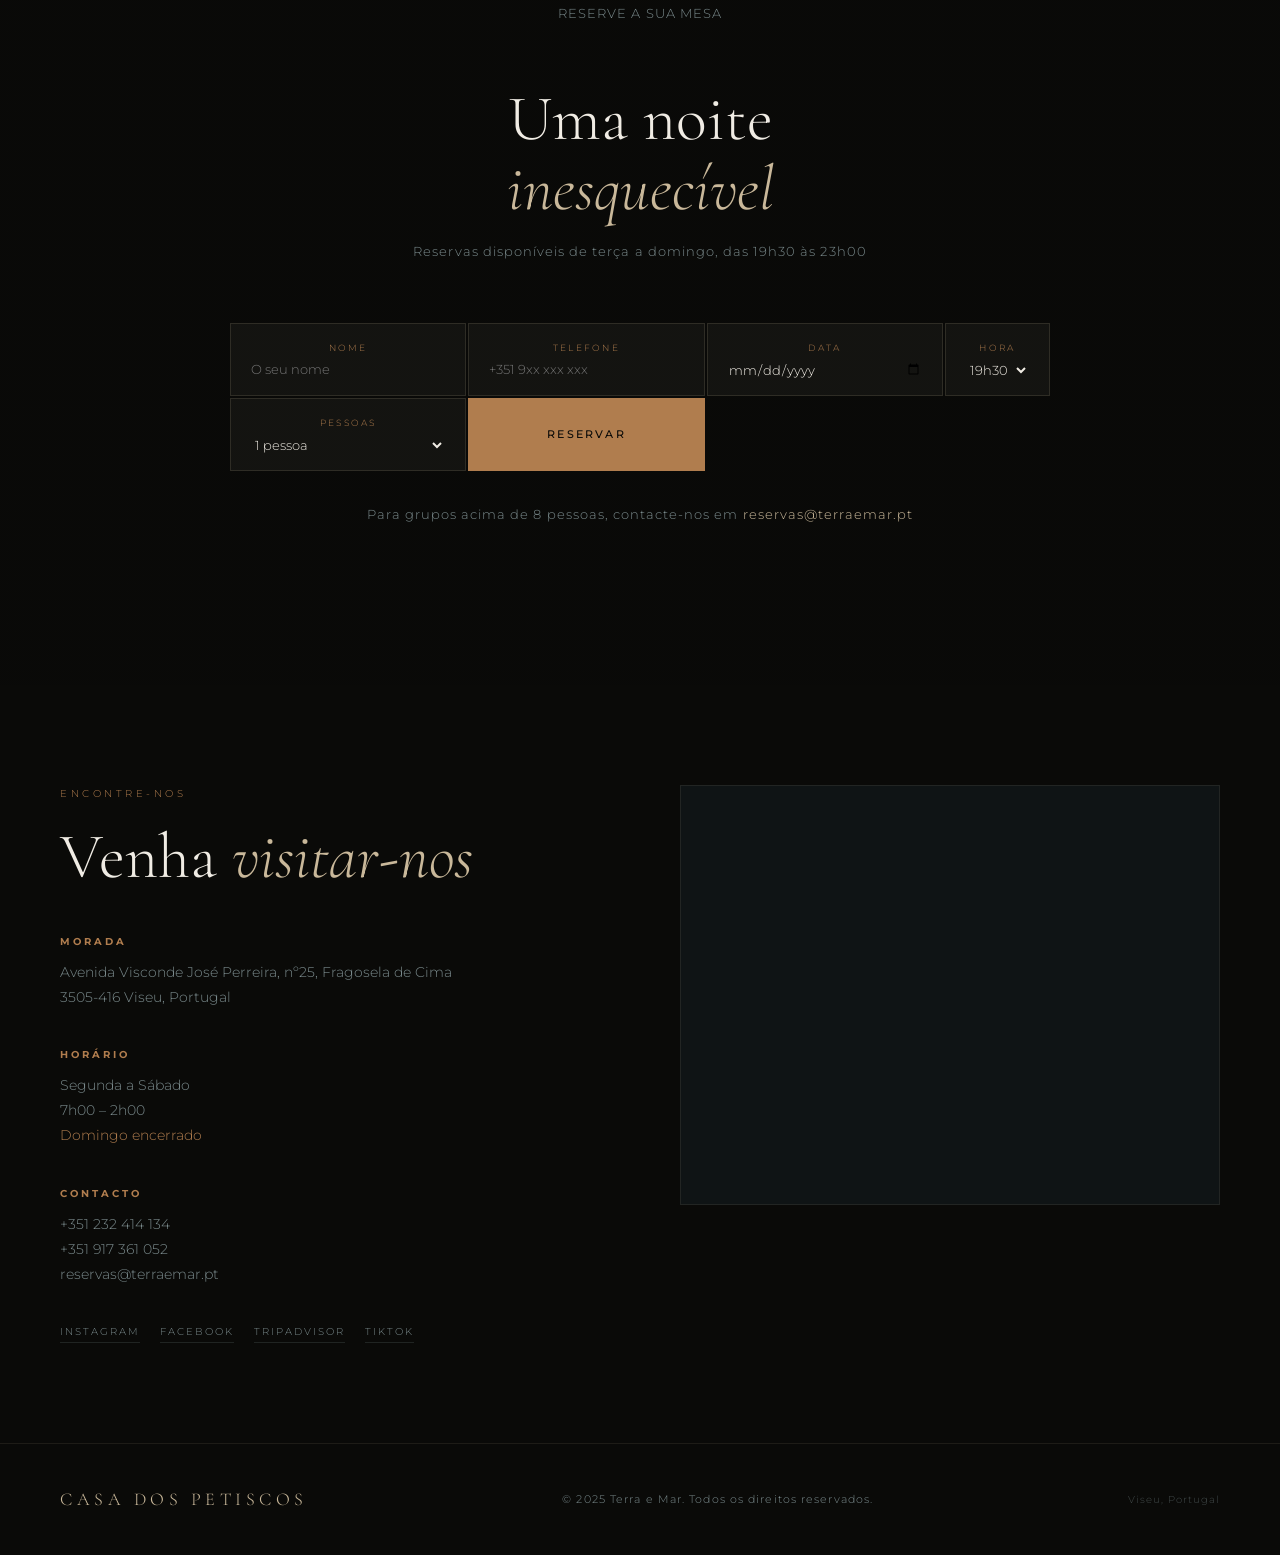
==== commit 6b909503: "Update index.html" ====
--- a/index.html
+++ b/index.html
@@ -697,14 +697,27 @@
   <p class="label">Reserve a sua Mesa</p>
   <h2>Uma noite<br><em>inesquecível</em></h2>
   <p>Reservas disponíveis de terça a domingo, das 19h30 às 23h00</p>
-  <div class="reservas-form">
+
+  <form action="https://formspree.io/f/xdargzze" method="POST" class="reservas-form">
+    
+    <div class="form-field">
+      <label>Nome</label>
+      <input type="text" name="nome" placeholder="O seu nome" required />
+    </div>
+
+    <div class="form-field">
+      <label>Telefone</label>
+      <input type="tel" name="telefone" placeholder="+351 9xx xxx xxx" required />
+    </div>
+
     <div class="form-field">
       <label>Data</label>
-      <input type="date" />
-    </div>
+      <input type="date" name="data" required />
+    </div>
+
     <div class="form-field">
       <label>Hora</label>
-      <select>
+      <select name="hora">
         <option>19h30</option>
         <option>20h00</option>
         <option>20h30</option>
@@ -713,9 +726,10 @@
         <option>22h00</option>
       </select>
     </div>
+
     <div class="form-field">
       <label>Pessoas</label>
-      <select>
+      <select name="pessoas">
         <option>1 pessoa</option>
         <option>2 pessoas</option>
         <option>3 pessoas</option>
@@ -723,8 +737,11 @@
         <option>5+ pessoas</option>
       </select>
     </div>
-    <button class="btn-reservar">Reservar</button>
-  </div>
+
+    <button type="submit" class="btn-reservar">Reservar</button>
+
+  </form>
+
   <p class="reservas-note">Para grupos acima de 8 pessoas, contacte-nos em <a href="mailto:reservas@terraemar.pt">reservas@terraemar.pt</a></p>
 </section>
 
@@ -748,15 +765,17 @@
       <p><a href="mailto:reservas@terraemar.pt">reservas@terraemar.pt</a></p>
     </div>
     <div class="social-links">
-      <a href="#">Instagram</a>
-      <a href="#">Facebook</a>
-      <a href="#">TripAdvisor</a>
+      <a href="https://www.instagram.com/casadospetiscos.viseu?fbclid=IwY2xjawSrgV1leHRuA2FlbQIxMABicmlkETBTMDhFNXVRNXhtMkxyd0lHc3J0YwZhcHBfaWQQMjIyMDM5MTc4ODIwMDg5MgABHsDhESyGHCwC7BsCLHqLSfJVbvb9Ugg979kgVOpu0pzV_KhdoFWuPrt_7WI2_aem_Di_3wGTJWIFbXobQ6wbNzg">Instagram</a>
+      <a href="https://www.facebook.com/profile.php?id=100054229911723&locale=pt_BR">Facebook</a>
+      <a href="https://www.tripadvisor.pt/Restaurant_Review-g189149-d12210529-Reviews-Restaurante_Casa_dos_Petiscos-Viseu_Viseu_District_Northern_Portugal.html">TripAdvisor</a>
+      <a href="https://www.tiktok.com/@casadospetiscos">TikTok</a>
     </div>
   </div>
   <div class="contactos-map">
-    <div class="map-placeholder">
-      <div class="map-icon">📍</div>
-      <p>Rua de Santa Catarina, 123<br>Porto</p>
+    <iframe src="https://www.google.com/maps/embed?pb=!1m18!1m12!1m3!1d14901.04124772147!2d-7.8612775500000005!3d40.64061765!2m3!1f0!2f0!3f0!3m2!1i1024!2i768!4f13.1!3m3!1m2!1s0xd23343c9d6cd7f5%3A0xcf5b0670467c3bc9!2sRestaurantes%20casa%20Dos%20Petiscos!5e1!3m2!1ses!2spt!4v1782489869241!5m2!1ses!2spt" 
+      width="600" height="450" style="border:0;" 
+      allowfullscreen="" loading="lazy" referrerpolicy="strict-origin-when-cross-origin">
+      </iframe>
     </div>
   </div>
 </section>
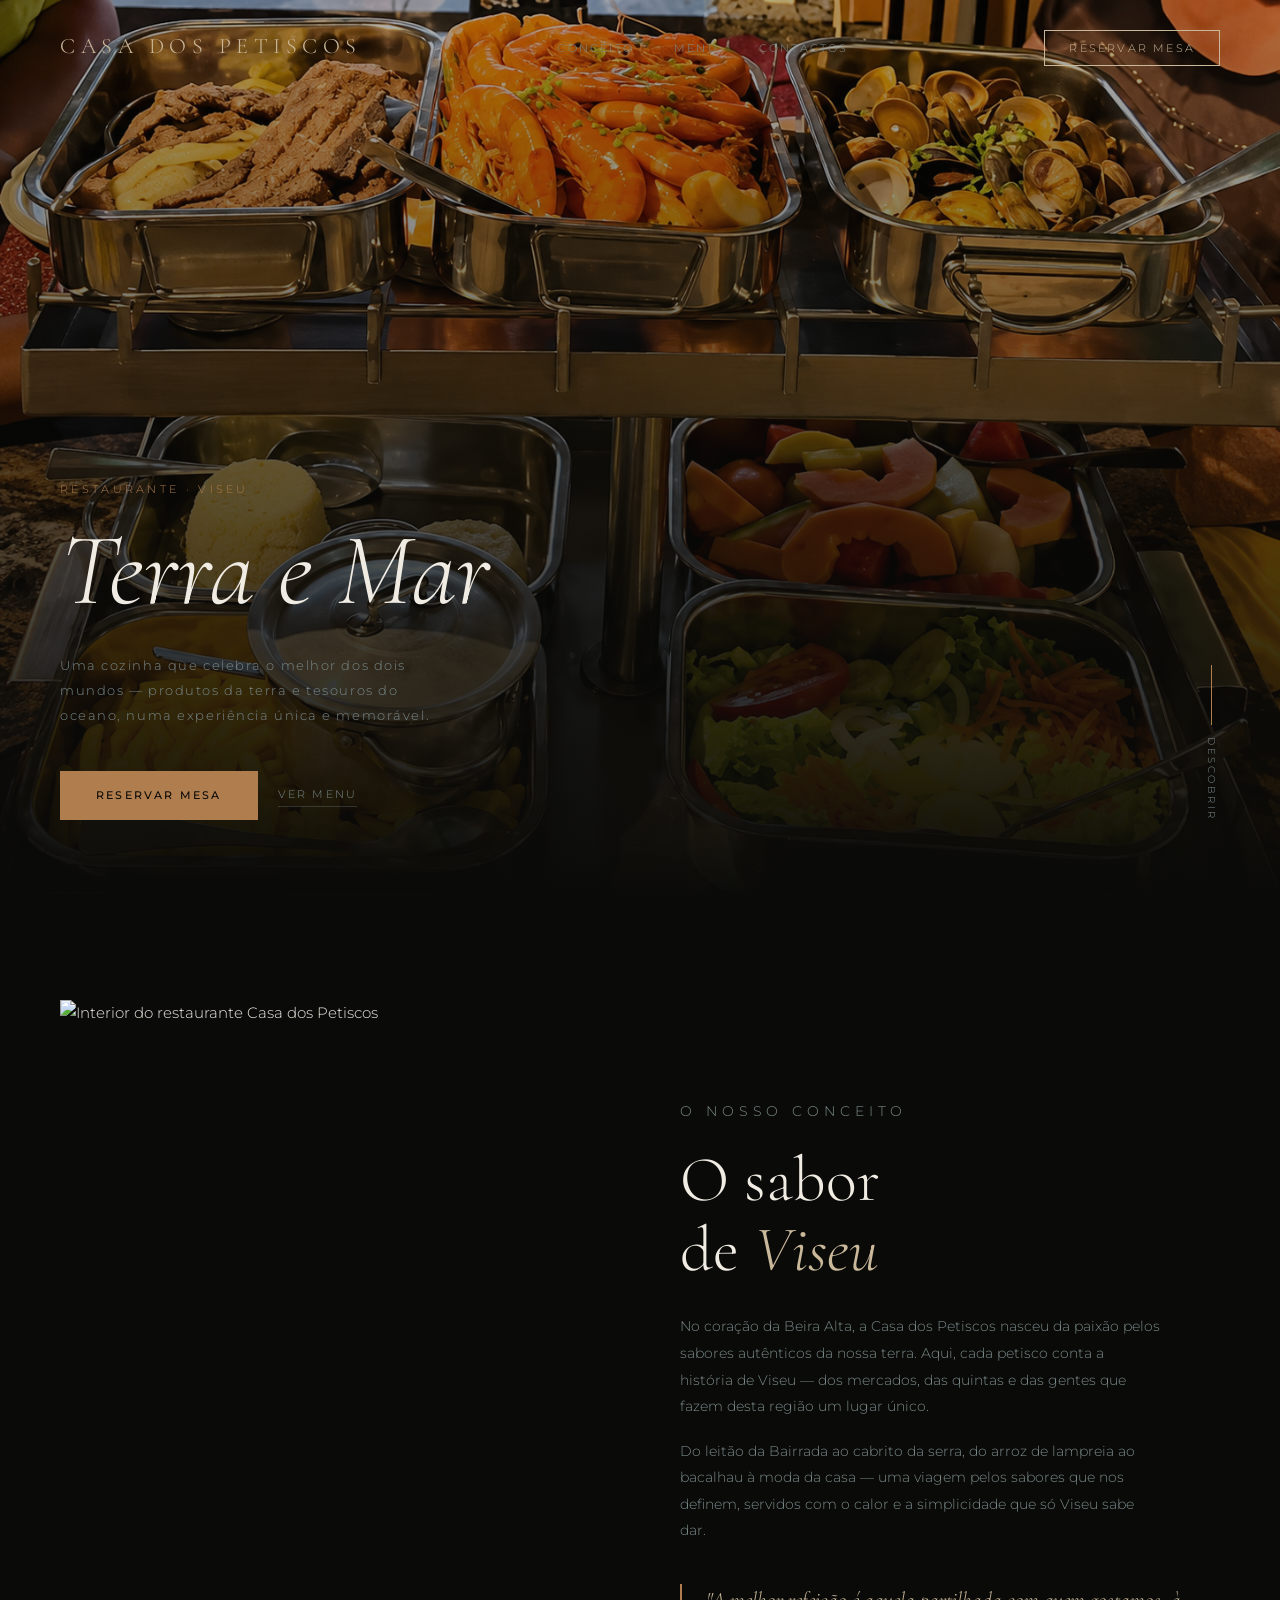
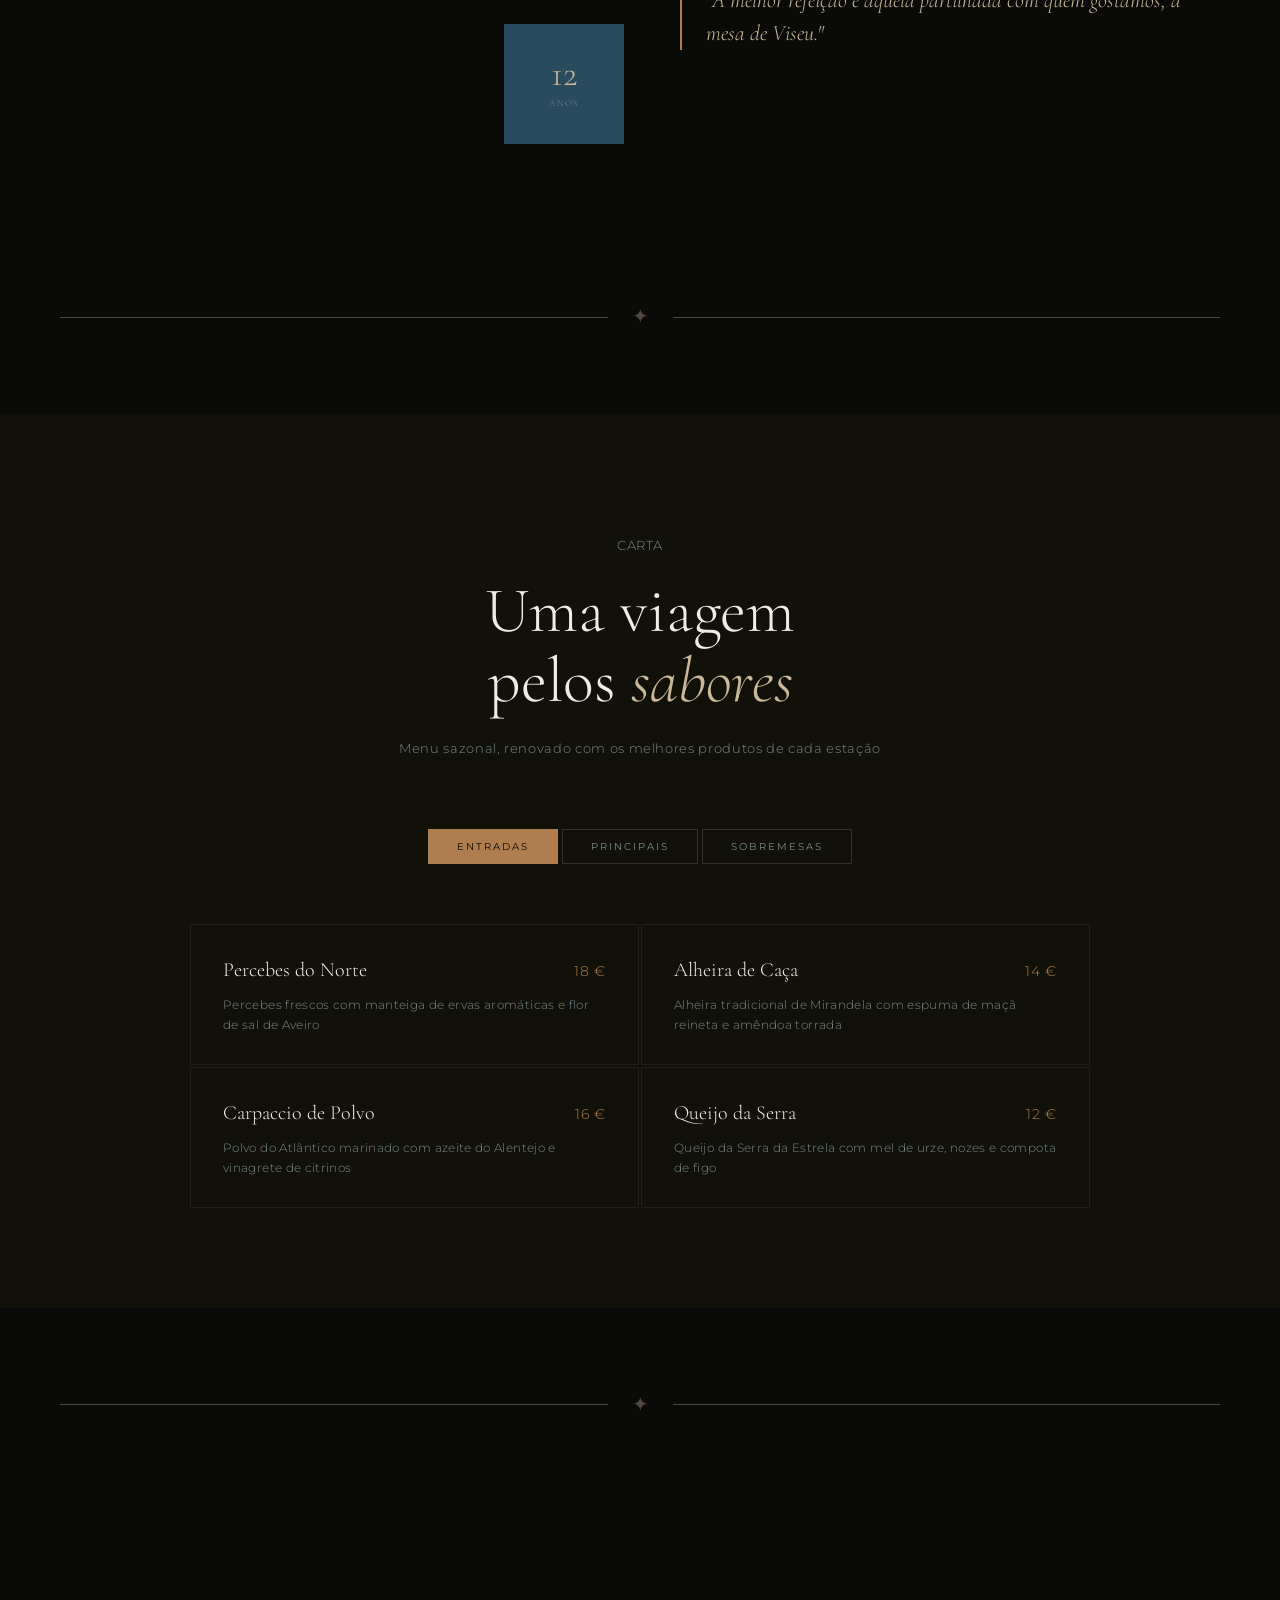
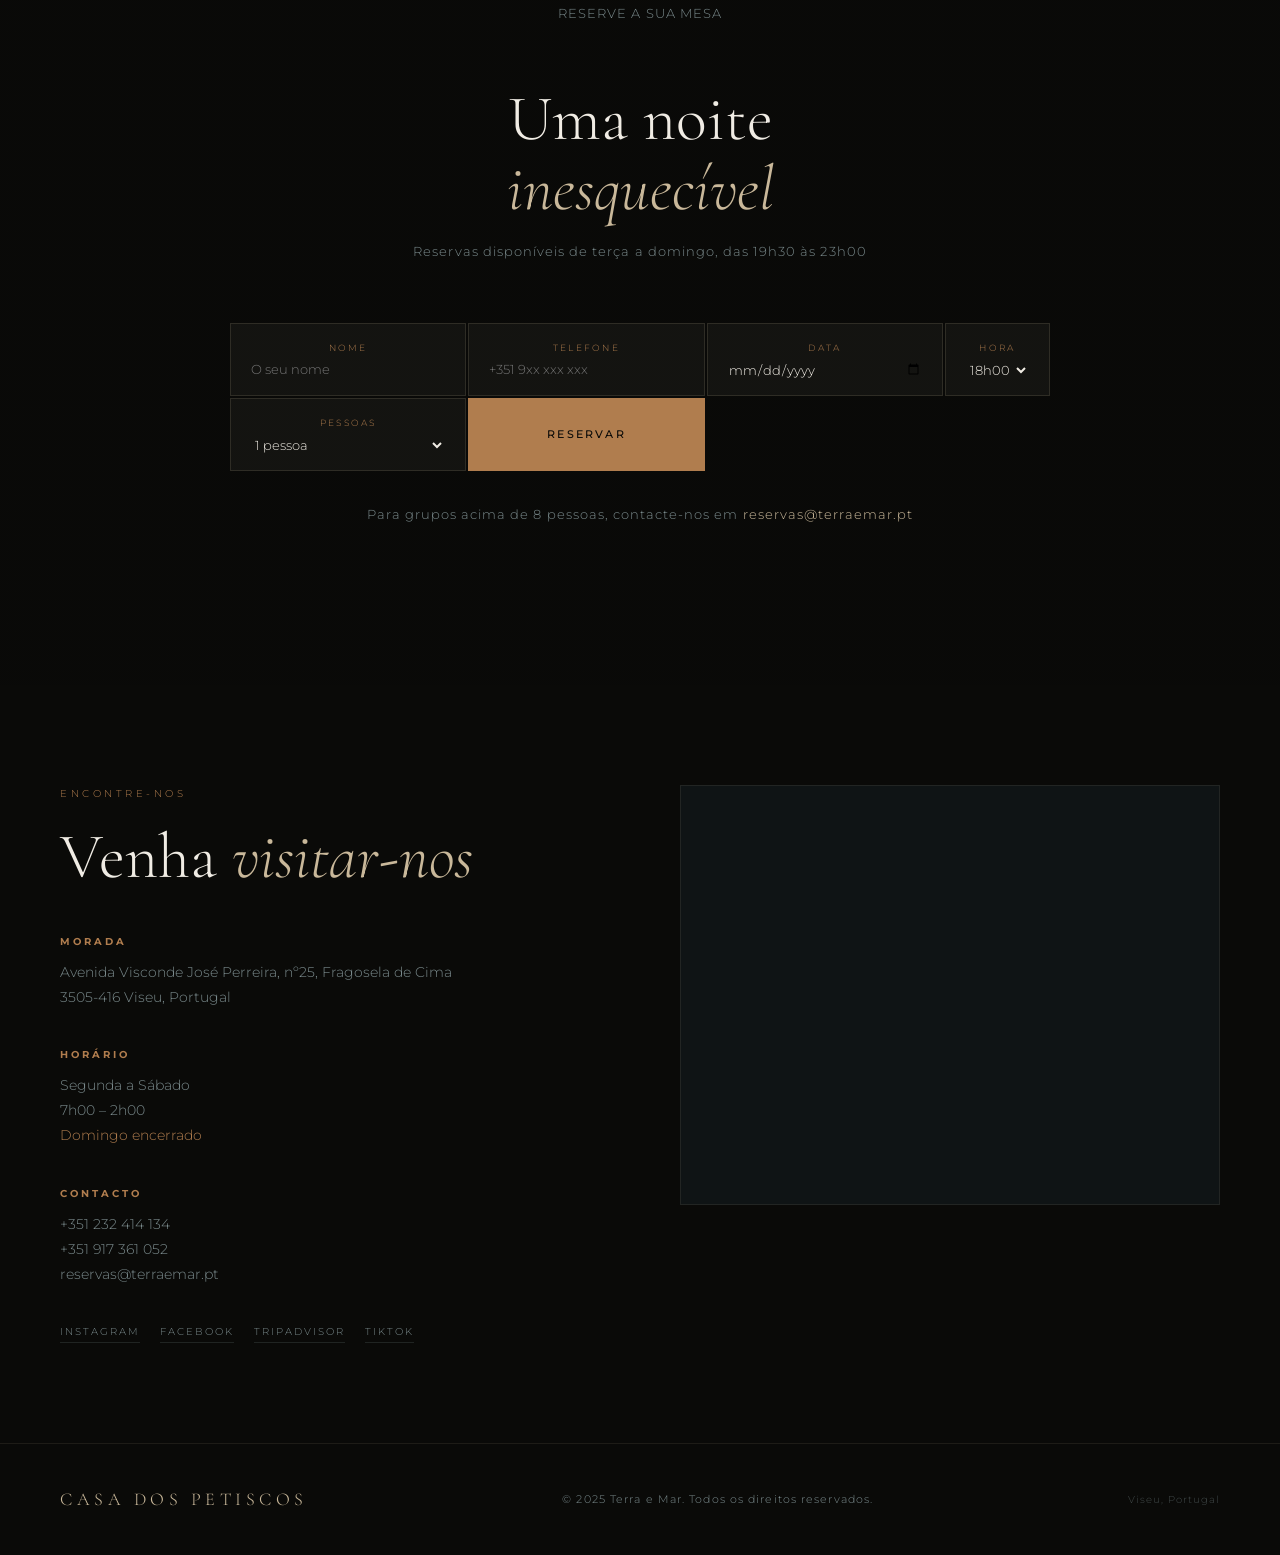
==== commit 05b7b43e: "Update index.html" ====
--- a/index.html
+++ b/index.html
@@ -698,26 +698,25 @@
   <h2>Uma noite<br><em>inesquecível</em></h2>
   <p>Reservas disponíveis de terça a domingo, das 19h30 às 23h00</p>
 
-  <form action="https://formspree.io/f/xdargzze" method="POST" class="reservas-form">
-    
+  <form id="form-reservas" class="reservas-form">
     <div class="form-field">
       <label>Nome</label>
       <input type="text" name="nome" placeholder="O seu nome" required />
     </div>
-
     <div class="form-field">
       <label>Telefone</label>
       <input type="tel" name="telefone" placeholder="+351 9xx xxx xxx" required />
     </div>
-
     <div class="form-field">
       <label>Data</label>
       <input type="date" name="data" required />
     </div>
-
     <div class="form-field">
       <label>Hora</label>
       <select name="hora">
+        <option>18h00</option>
+        <option>18h30</option>
+        <option>19h00</option>
         <option>19h30</option>
         <option>20h00</option>
         <option>20h30</option>
@@ -726,7 +725,6 @@
         <option>22h00</option>
       </select>
     </div>
-
     <div class="form-field">
       <label>Pessoas</label>
       <select name="pessoas">
@@ -737,9 +735,8 @@
         <option>5+ pessoas</option>
       </select>
     </div>
-
     <button type="submit" class="btn-reservar">Reservar</button>
-
+    <p id="form-mensagem" style="display:none; margin-top: 1rem;"></p>
   </form>
 
   <p class="reservas-note">Para grupos acima de 8 pessoas, contacte-nos em <a href="mailto:reservas@terraemar.pt">reservas@terraemar.pt</a></p>
@@ -801,6 +798,33 @@
     document.getElementById(name).classList.add('active');
     event.target.classList.add('active');
   }
+
+  // Reservas
+  const form = document.getElementById('form-reservas');
+  const mensagem = document.getElementById('form-mensagem');
+
+  form.addEventListener('submit', async function(e) {
+    e.preventDefault();
+
+    const data = new FormData(form);
+
+    const resposta = await fetch('https://formspree.io/f/xdargzze', {
+      method: 'POST',
+      body: data,
+      headers: { 'Accept': 'application/json' }
+    });
+
+    if (resposta.ok) {
+      mensagem.textContent = '✅ Reserva enviada! Entraremos em contacto brevemente.';
+      mensagem.style.color = 'green';
+      form.reset();
+    } else {
+      mensagem.textContent = '❌ Erro ao enviar. Tente novamente ou contacte-nos por email.';
+      mensagem.style.color = 'red';
+    }
+
+    mensagem.style.display = 'block';
+  });
 </script>
 </body>
 </html>
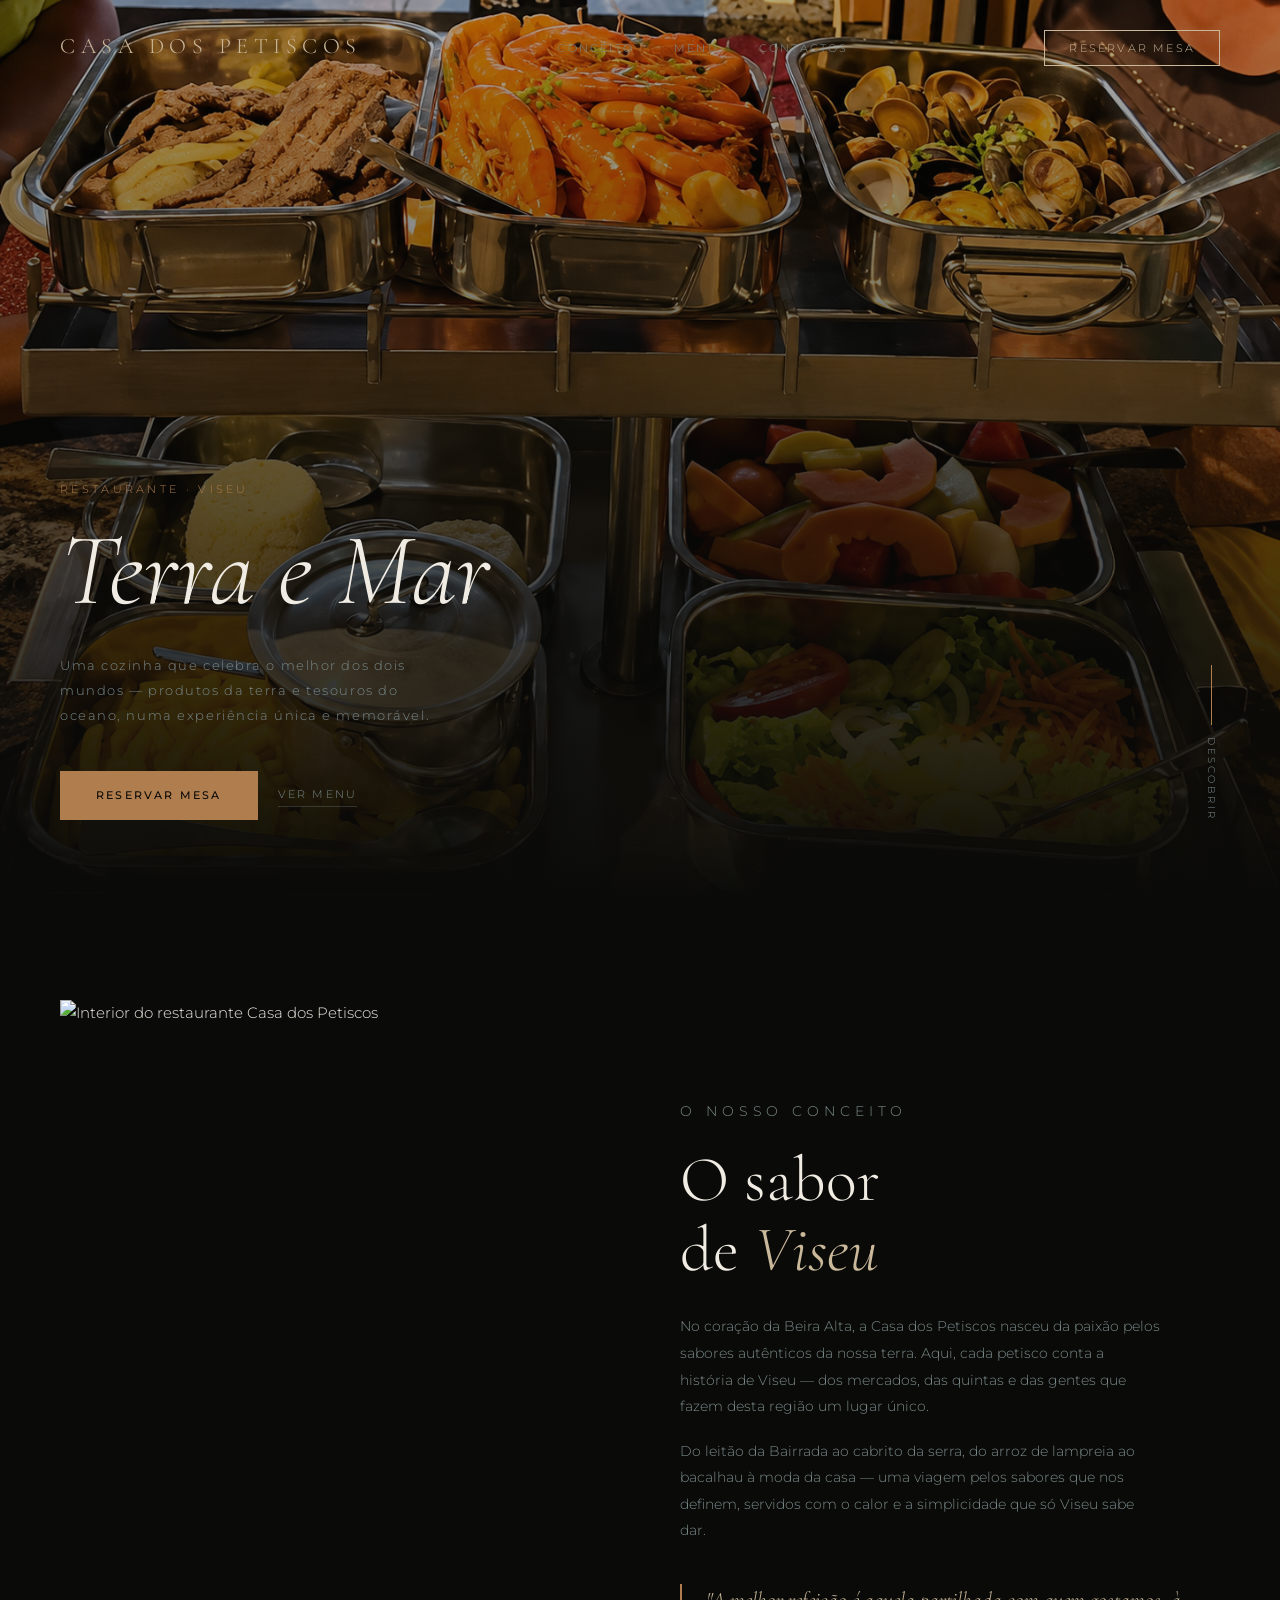
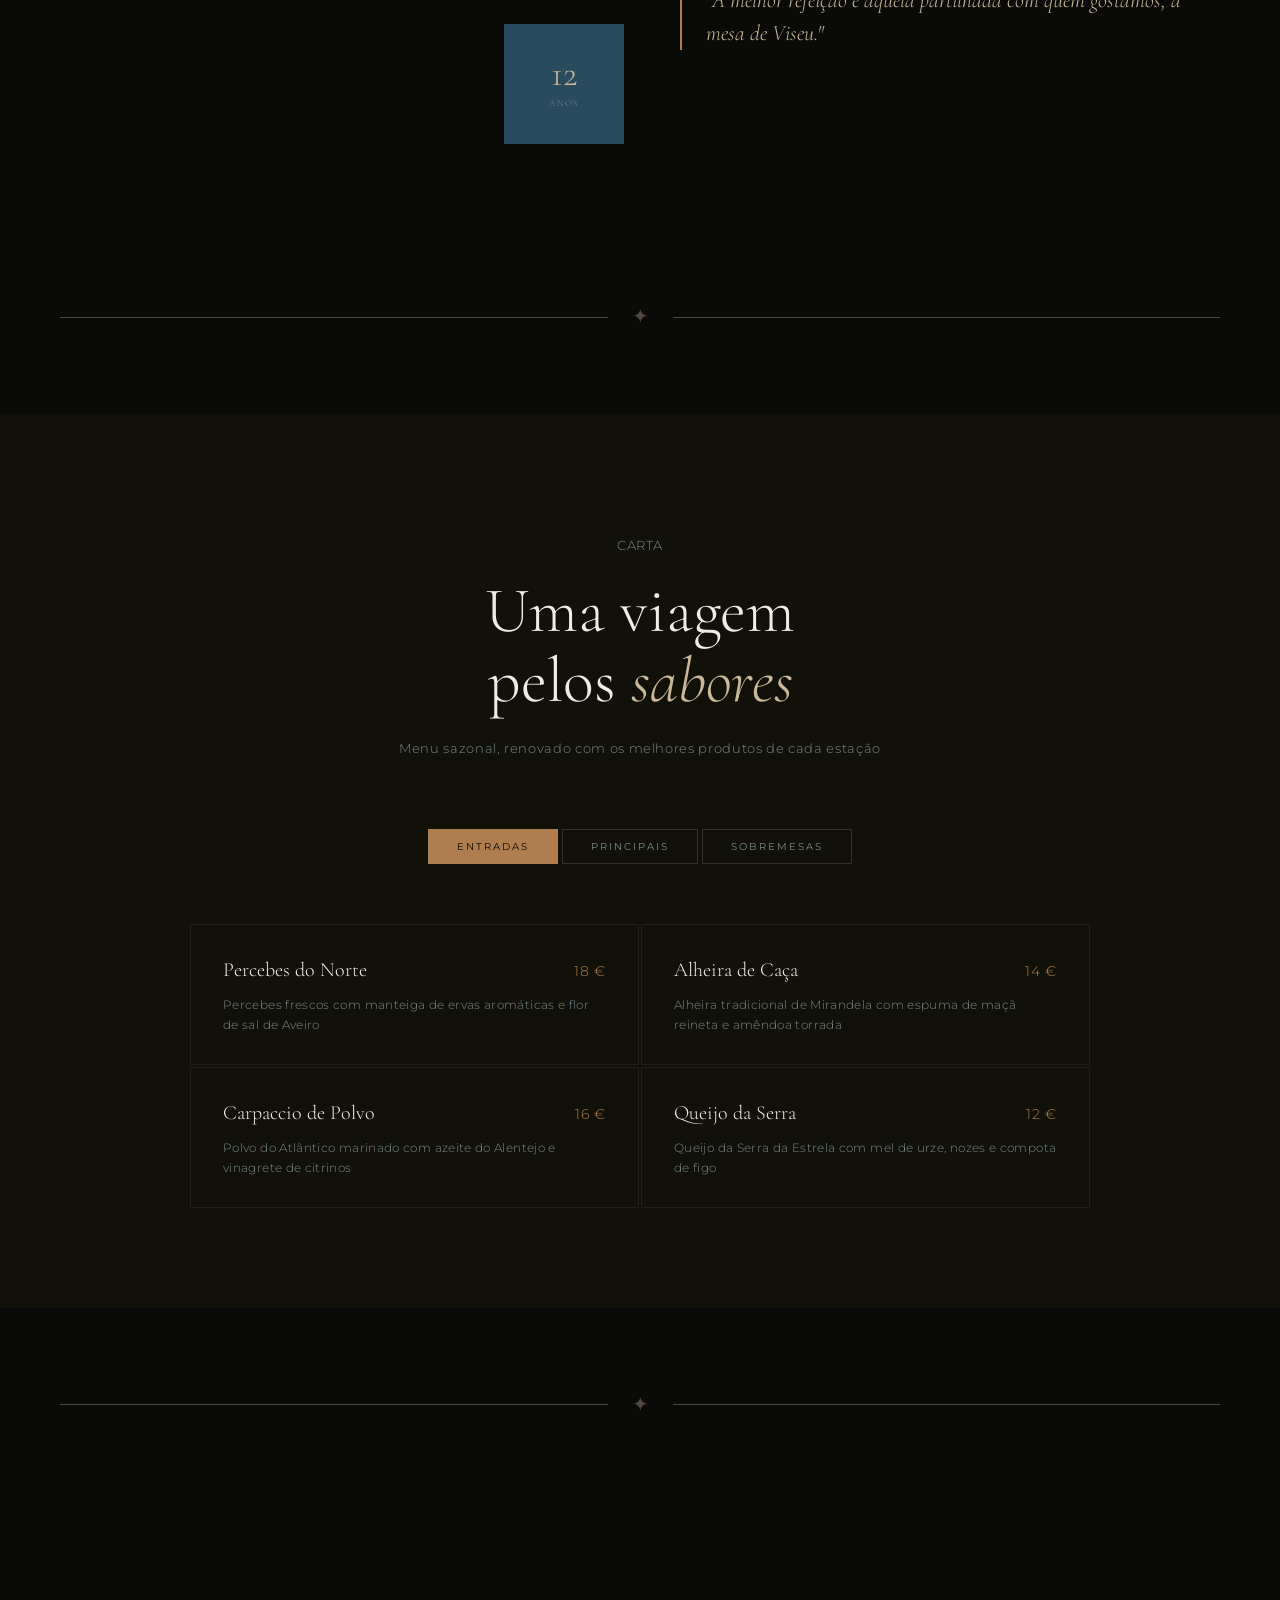
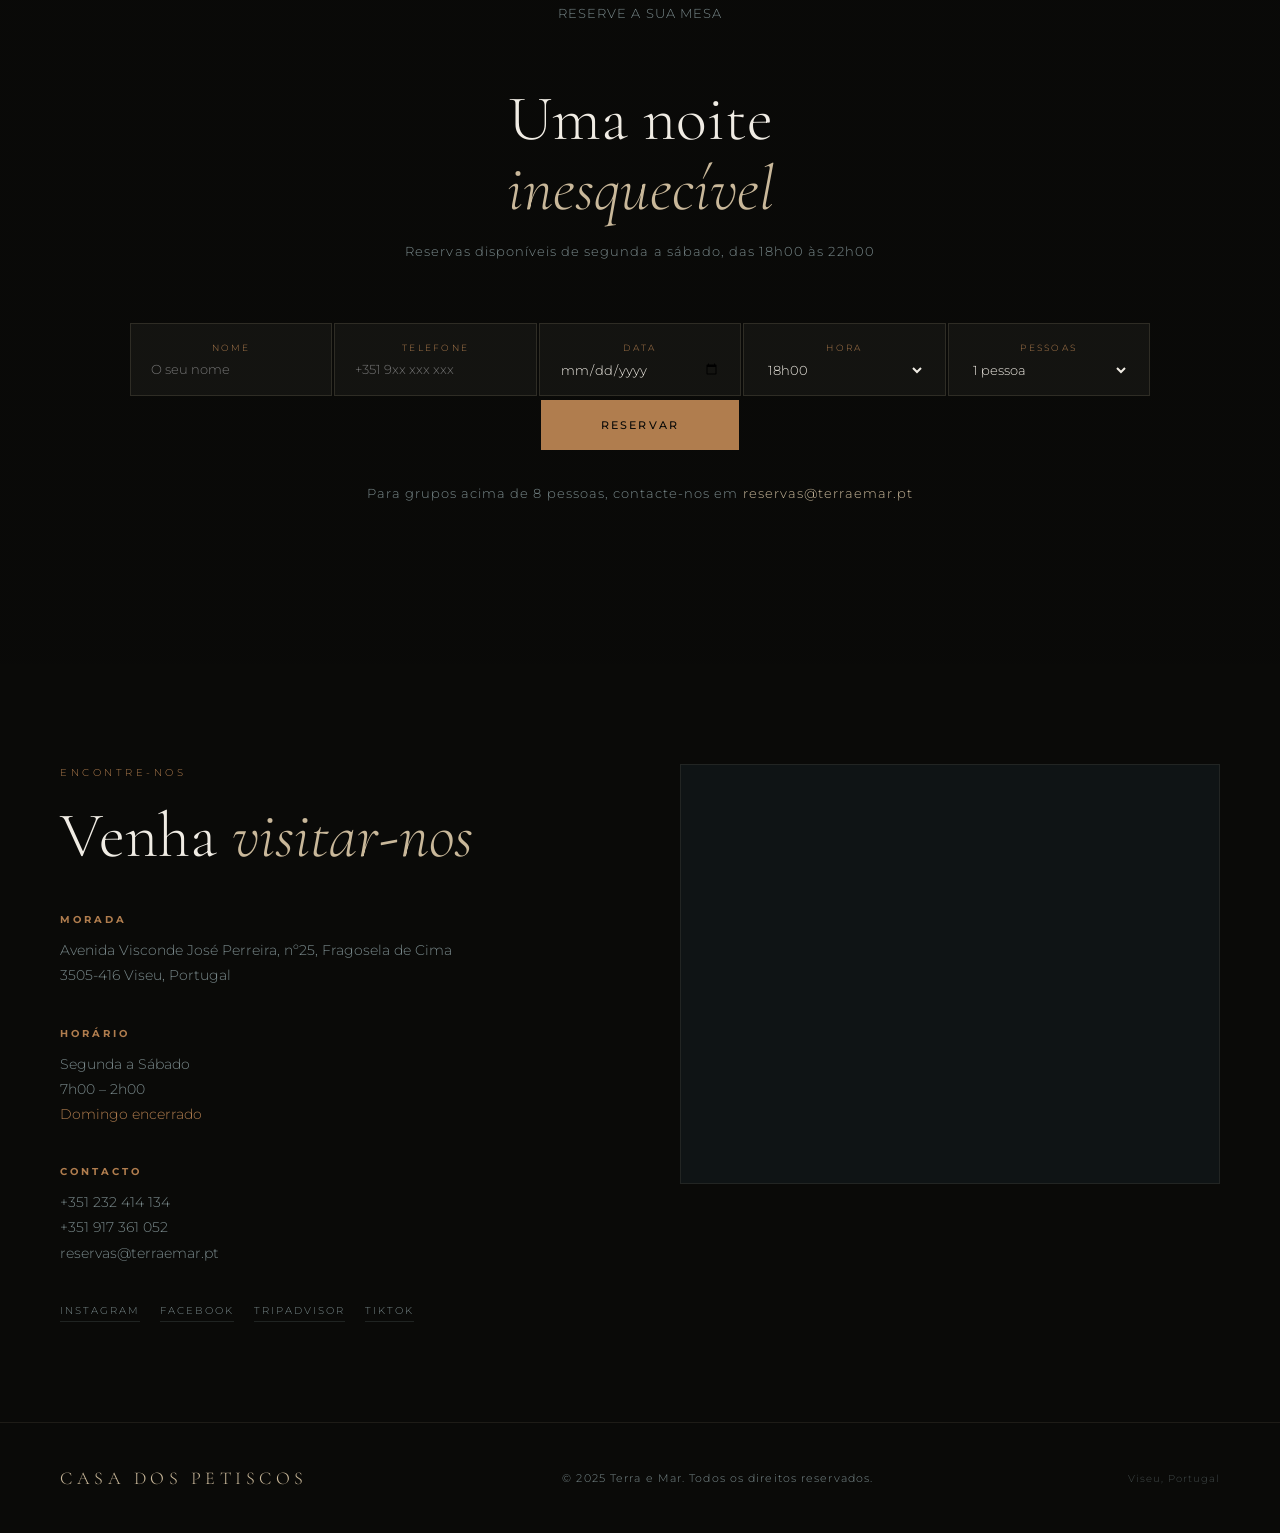
==== commit 4d317d2a: "Update index.html" ====
--- a/index.html
+++ b/index.html
@@ -370,13 +370,13 @@
       font-size: 13px;
       letter-spacing: .08em;
     }
-    .reservas-form {
-      display: grid;
-      grid-template-columns: repeat(3, 1fr) auto;
-      gap: 2px;
-      max-width: 820px;
-      margin: 0 auto 32px;
-    }
+   .reservas-form {
+  display: grid;
+  grid-template-columns: repeat(5, 1fr);
+  gap: 2px;
+  max-width: 1020px;
+  margin: 0 auto 32px;
+}
     .form-field {
       display: flex;
       flex-direction: column;
@@ -403,26 +403,32 @@
     }
     .form-field select option { background: var(--deep); color: var(--white); }
     .btn-reservar {
-      background: var(--accent);
-      color: var(--black);
-      border: none;
-      padding: 0 36px;
-      font-family: var(--sans);
-      font-size: 11px;
-      letter-spacing: .2em;
-      text-transform: uppercase;
-      font-weight: 500;
-      cursor: pointer;
-      transition: background .3s;
-      white-space: nowrap;
-    }
-    .btn-reservar:hover { background: var(--sand); }
+  background: var(--accent);
+  color: var(--black);
+  border: none;
+  padding: 18px 60px;
+  font-family: var(--sans);
+  font-size: 11px;
+  letter-spacing: .2em;
+  text-transform: uppercase;
+  font-weight: 500;
+  cursor: pointer;
+  transition: background .3s;
+  white-space: nowrap;
+}
+.btn-reservar:hover { background: var(--sand); }
     .reservas-note {
       font-size: 11px;
       color: var(--fog);
       letter-spacing: .08em;
     }
     .reservas-note a { color: var(--sand); text-decoration: none; }
+    .btn-reservar-wrapper {
+  display: flex;
+  justify-content: center;
+  margin-top: 2px;
+  grid-column: 1 / -1;
+}
 
     /* ── CONTACTOS ── */
     #contactos {
@@ -696,7 +702,7 @@
 <section id="reservas">
   <p class="label">Reserve a sua Mesa</p>
   <h2>Uma noite<br><em>inesquecível</em></h2>
-  <p>Reservas disponíveis de terça a domingo, das 19h30 às 23h00</p>
+  <p>Reservas disponíveis de segunda a sábado, das 18h00 às 22h00</p>
 
   <form id="form-reservas" class="reservas-form">
     <div class="form-field">
@@ -735,8 +741,12 @@
         <option>5+ pessoas</option>
       </select>
     </div>
-    <button type="submit" class="btn-reservar">Reservar</button>
-    <p id="form-mensagem" style="display:none; margin-top: 1rem;"></p>
+
+    <div class="btn-reservar-wrapper">
+      <button type="submit" class="btn-reservar">Reservar</button>
+    </div>
+
+    <p id="form-mensagem" style="display:none; margin-top: 1rem; grid-column: 1 / -1;"></p>
   </form>
 
   <p class="reservas-note">Para grupos acima de 8 pessoas, contacte-nos em <a href="mailto:reservas@terraemar.pt">reservas@terraemar.pt</a></p>
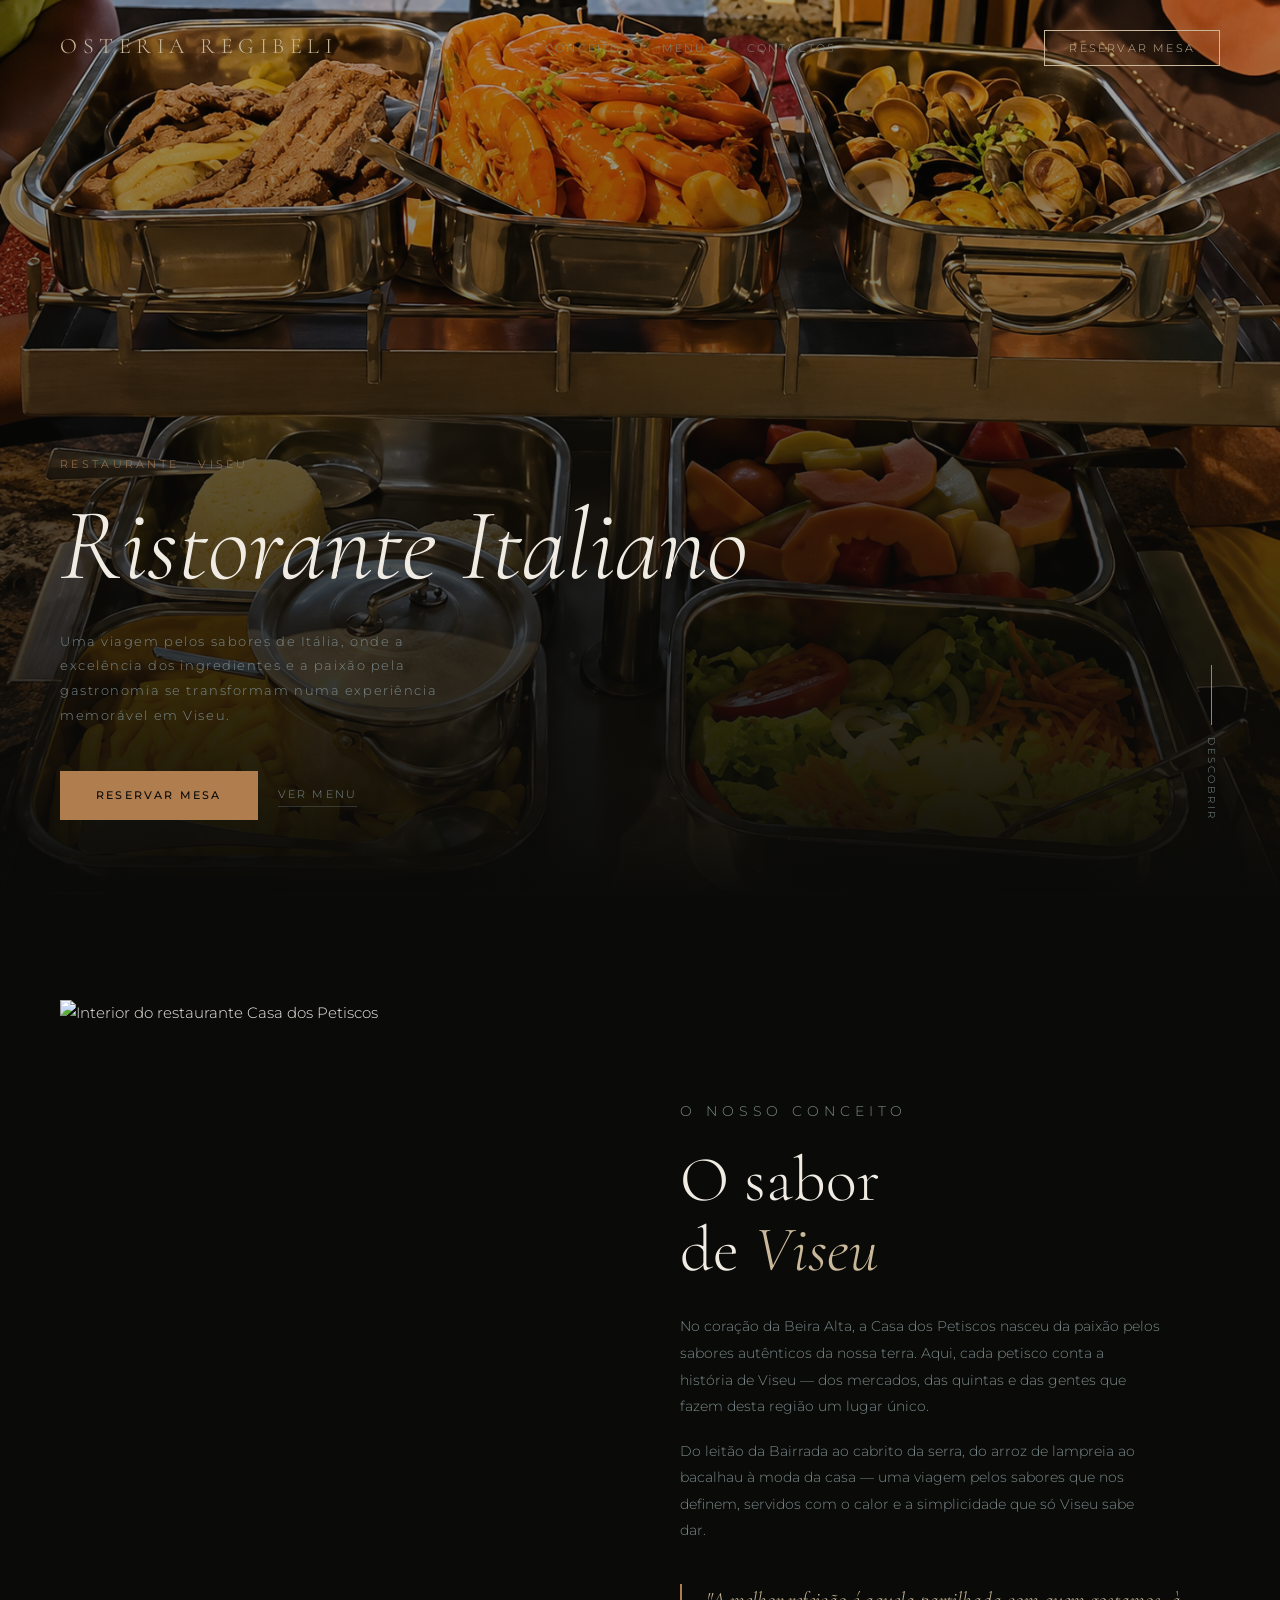
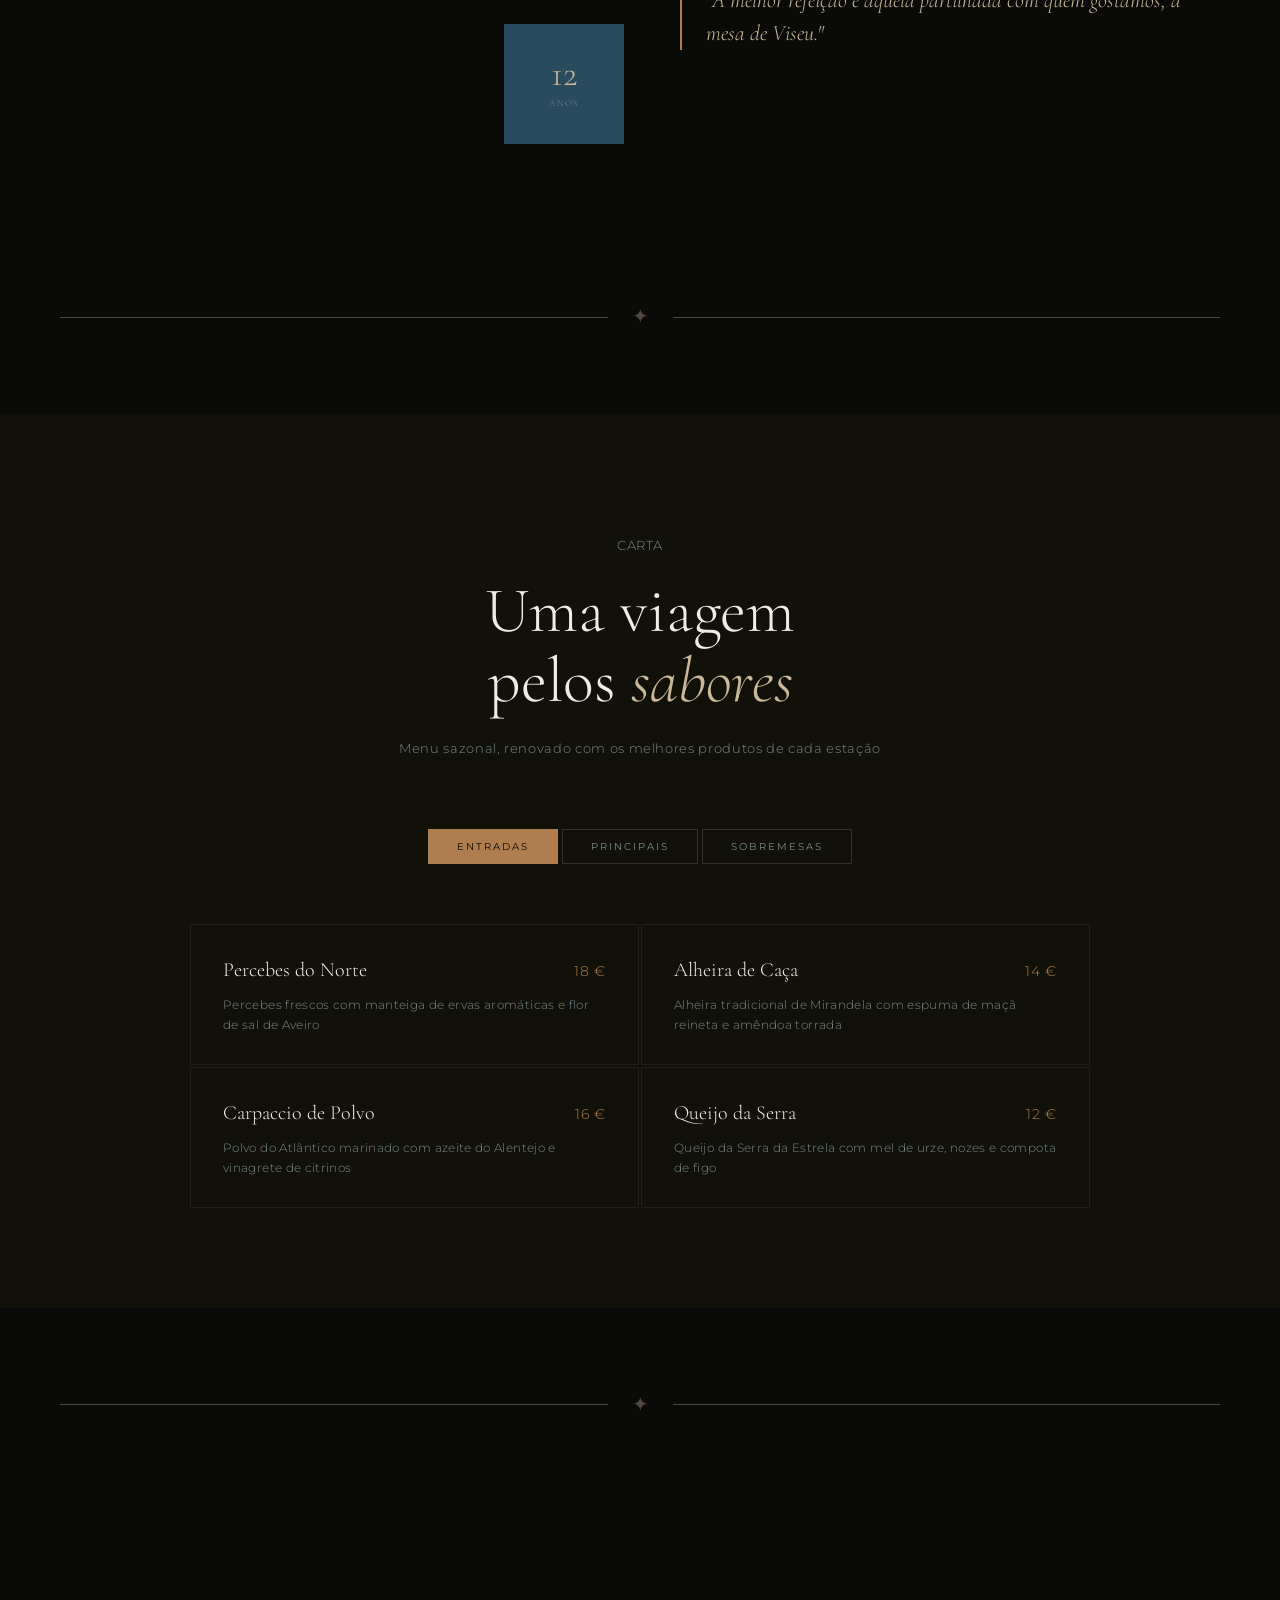
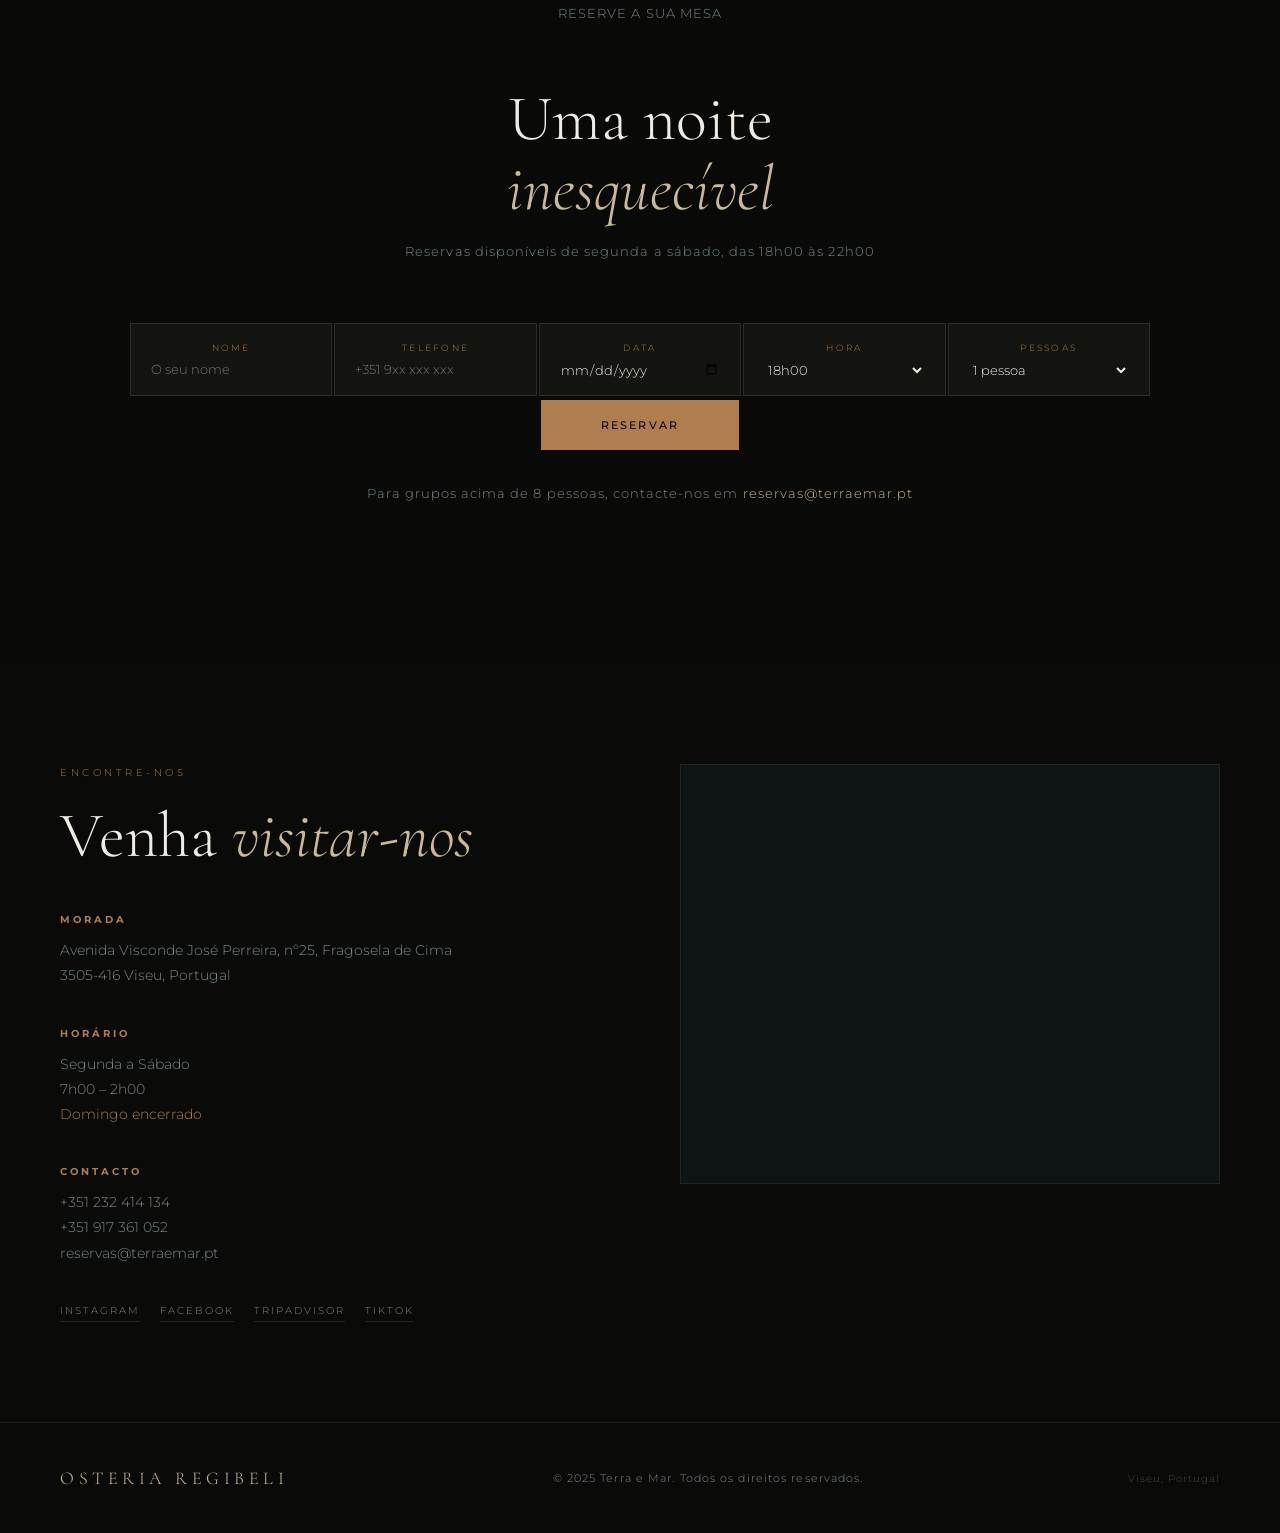
==== commit eb2b89dc: "Update index.html" ====
--- a/index.html
+++ b/index.html
@@ -3,7 +3,7 @@
 <head>
   <meta charset="UTF-8" />
   <meta name="viewport" content="width=device-width, initial-scale=1.0" />
-  <title>Terra e Mar — Restaurante</title>
+  <title>Ristorante Italiano</title>
   <link rel="preconnect" href="https://fonts.googleapis.com" />
   <link href="https://fonts.googleapis.com/css2?family=Cormorant+Garamond:ital,wght@0,300;0,400;1,300;1,400&family=Montserrat:wght@300;400;500&display=swap" rel="stylesheet" />
   <style>
@@ -541,7 +541,7 @@
 
 <!-- NAV -->
 <nav id="navbar">
-  <a href="#" class="nav-logo">Casa dos Petiscos</a>
+  <a href="#" class="nav-logo">Osteria Regibeli</a>
   <ul class="nav-links">
     <li><a href="#sobre">Conceito</a></li>
     <li><a href="#menu">Menu</a></li>
@@ -554,8 +554,8 @@
 <section id="hero">
   <div class="hero-bg"></div>
   <p class="hero-eyebrow">Restaurante · Viseu</p>
-  <h1 class="hero-title">Terra e Mar</h1>
-  <p class="hero-sub">Uma cozinha que celebra o melhor dos dois mundos — produtos da terra e tesouros do oceano, numa experiência única e memorável.</p>
+  <h1 class="hero-title">Ristorante Italiano</h1>
+  <p class="hero-sub">Uma viagem pelos sabores de Itália, onde a excelência dos ingredientes e a paixão pela gastronomia se transformam numa experiência memorável em Viseu.</p>
   <div class="hero-actions">
     <a href="#reservas" class="btn-primary">Reservar Mesa</a>
     <a href="#menu" class="btn-ghost">Ver Menu</a>
@@ -789,7 +789,7 @@
 
 <!-- FOOTER -->
 <footer>
-  <span class="logo">Casa dos Petiscos</span>
+  <span class="logo">Osteria Regibeli</span>
   <p>© 2025 Terra e Mar. Todos os direitos reservados.</p>
   <p style="font-size:10px;color:rgba(122,138,140,.5);">Viseu, Portugal</p>
 </footer>
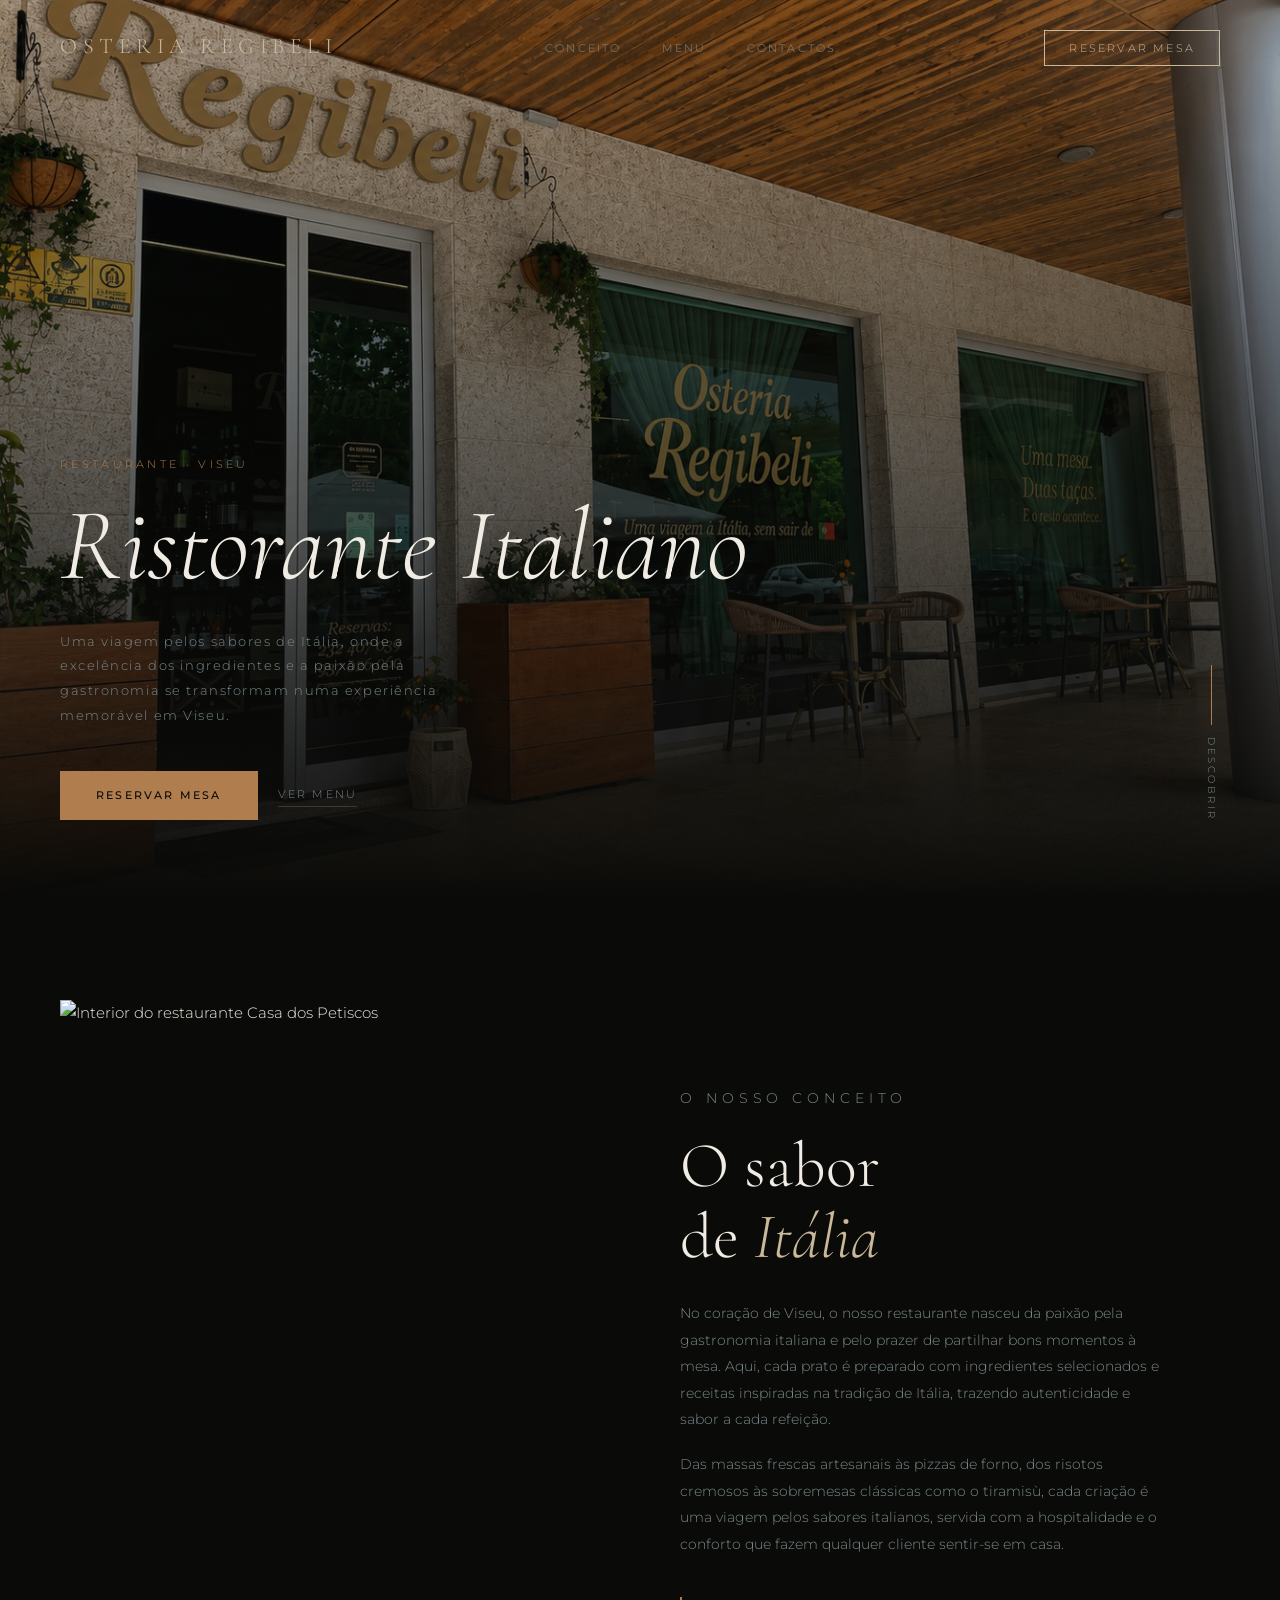
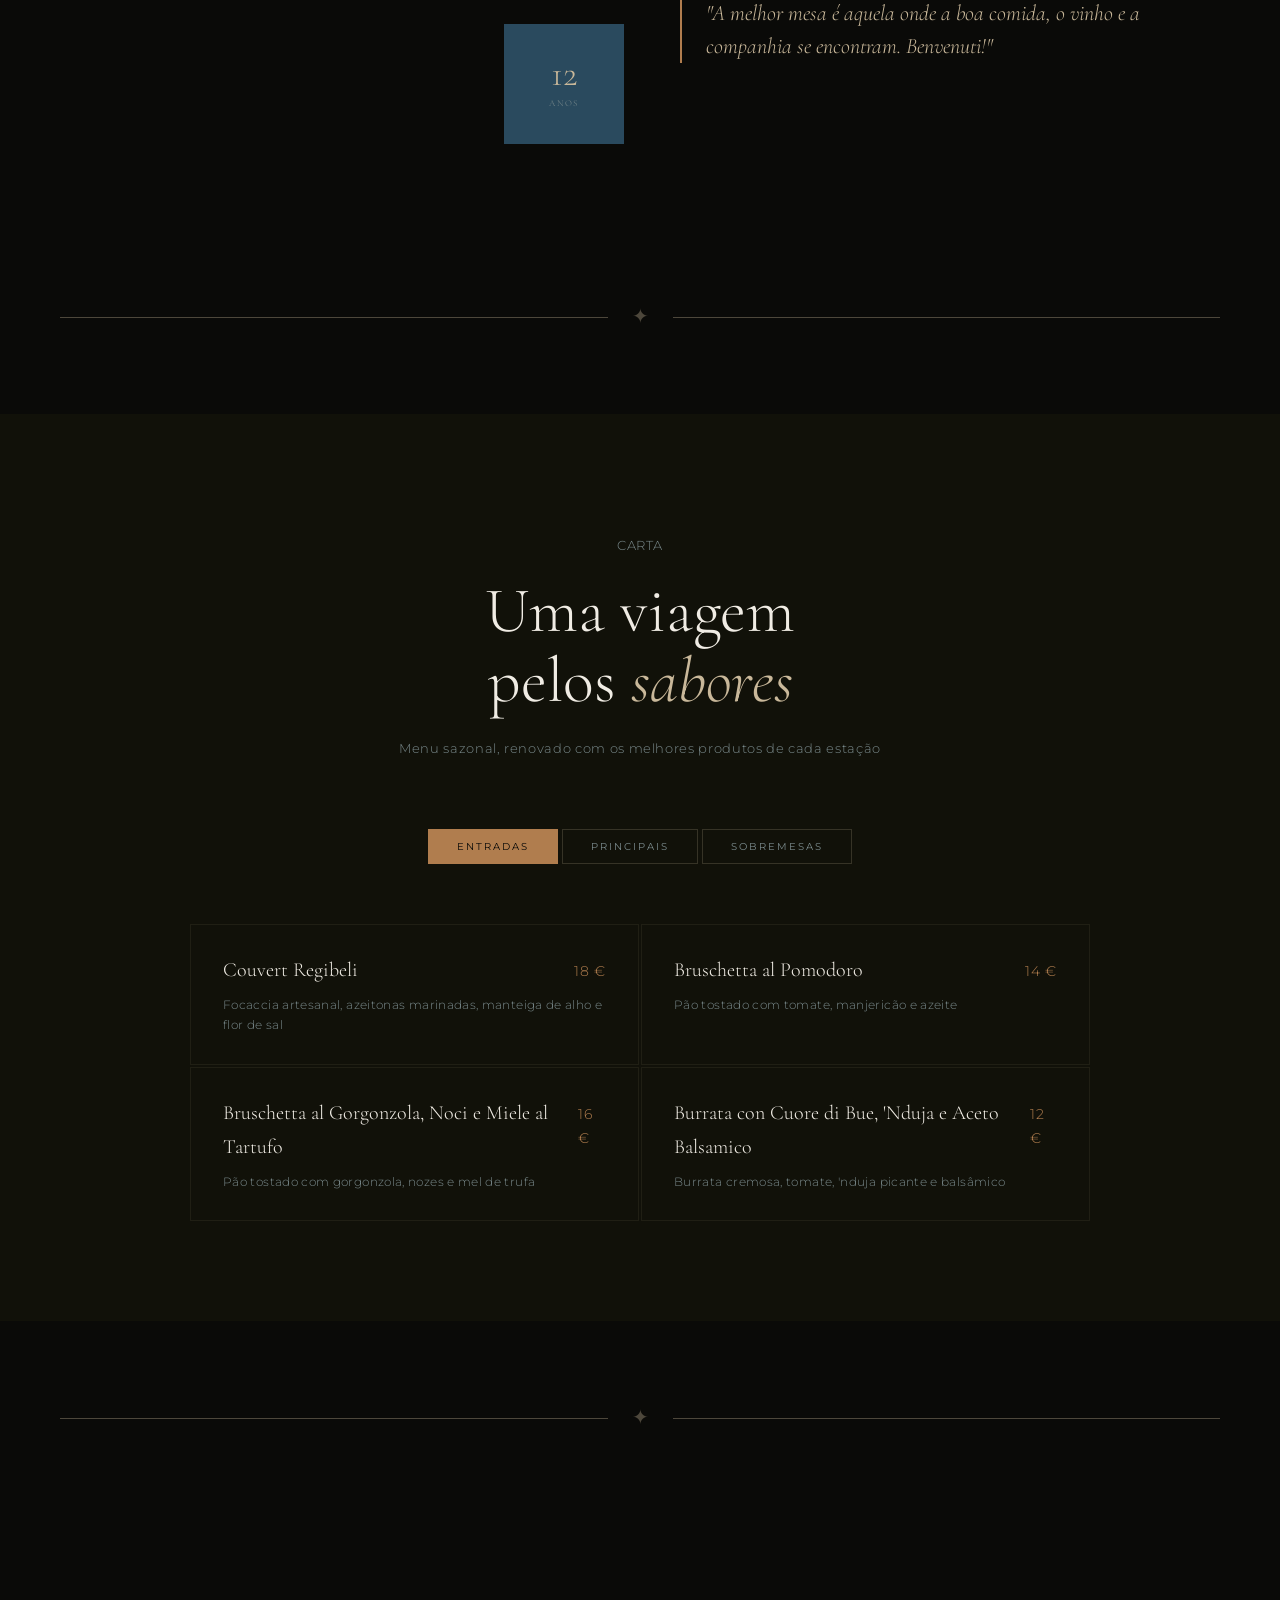
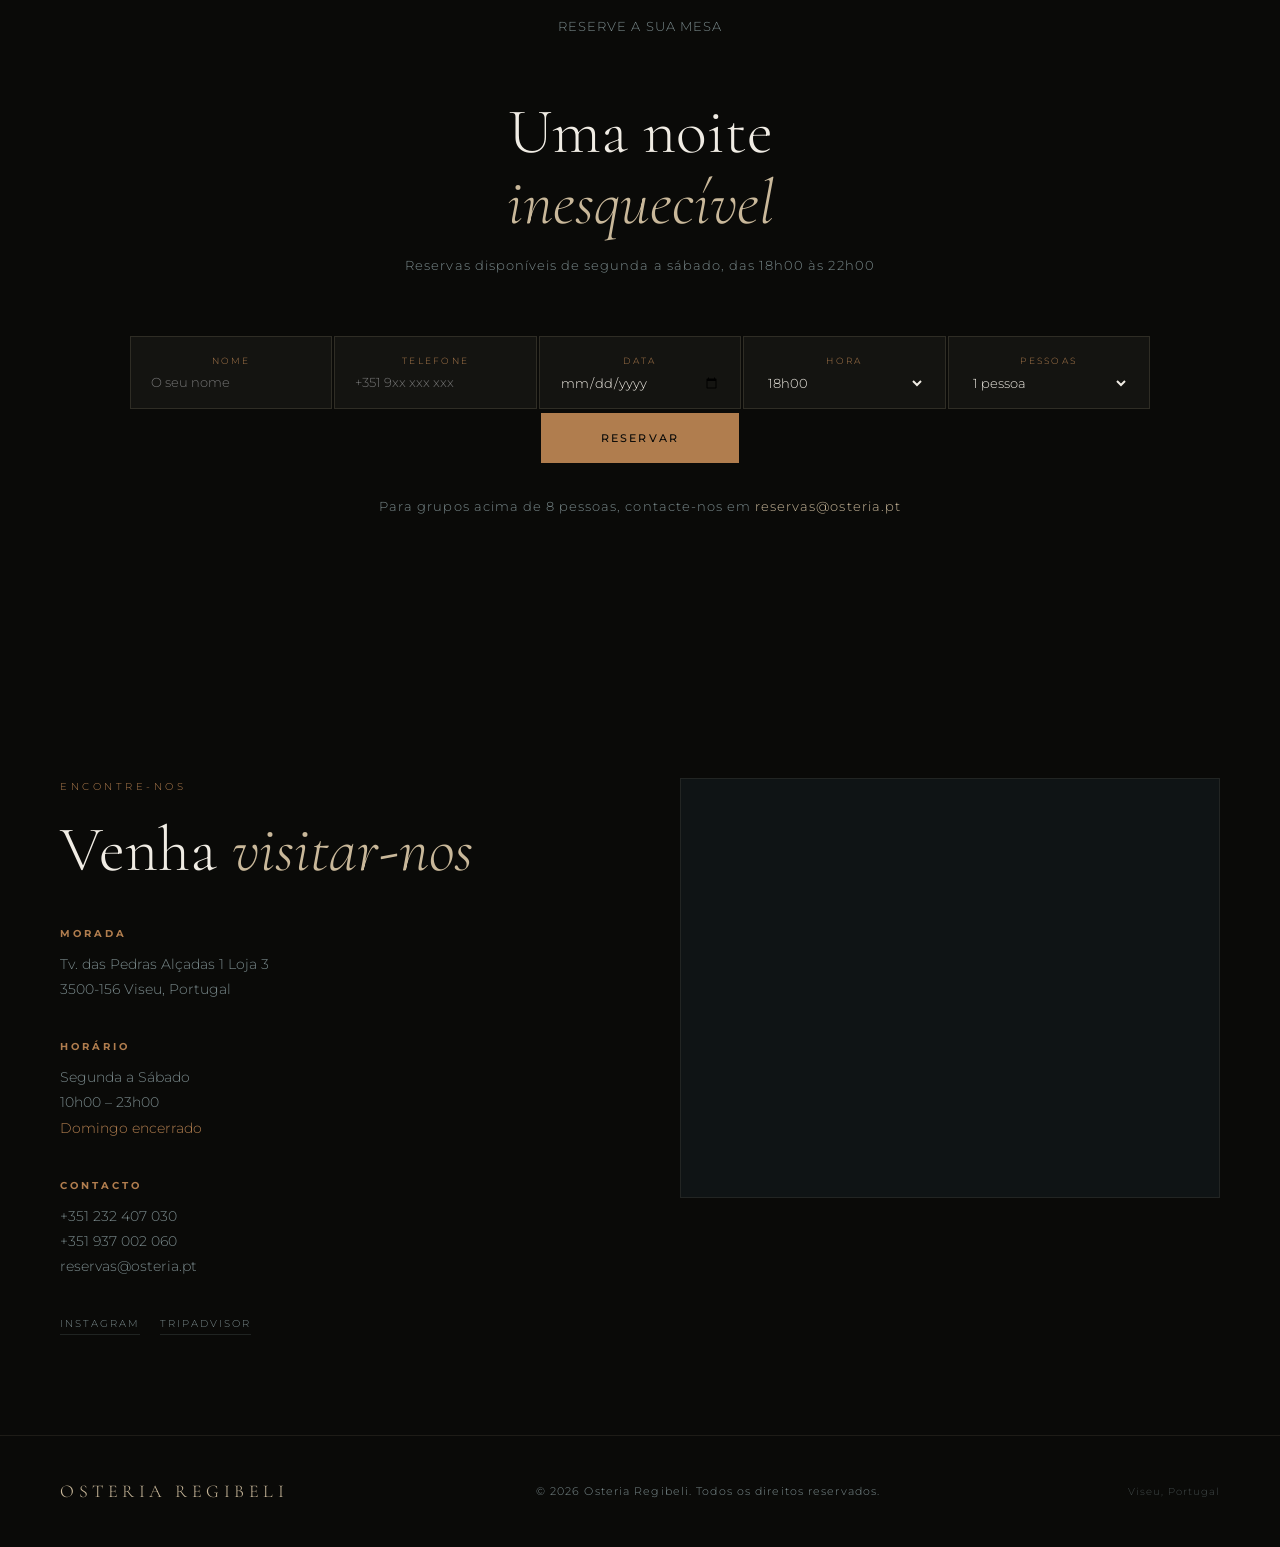
==== commit 3ce9dd9b: "Update index.html" ====
--- a/index.html
+++ b/index.html
@@ -574,10 +574,10 @@
   </div>
   <div class="sobre-text">
     <p class="label">O Nosso Conceito</p>
-    <h2>O sabor<br>de <em>Viseu</em></h2>
-    <p>No coração da Beira Alta, a Casa dos Petiscos nasceu da paixão pelos sabores autênticos da nossa terra. Aqui, cada petisco conta a história de Viseu — dos mercados, das quintas e das gentes que fazem desta região um lugar único.</p>
-    <p>Do leitão da Bairrada ao cabrito da serra, do arroz de lampreia ao bacalhau à moda da casa — uma viagem pelos sabores que nos definem, servidos com o calor e a simplicidade que só Viseu sabe dar.</p>
-    <blockquote>"A melhor refeição é aquela partilhada com quem gostamos, à mesa de Viseu."</blockquote>
+    <h2>O sabor<br>de <em>Itália</em></h2>
+    <p>No coração de Viseu, o nosso restaurante nasceu da paixão pela gastronomia italiana e pelo prazer de partilhar bons momentos à mesa. Aqui, cada prato é preparado com ingredientes selecionados e receitas inspiradas na tradição de Itália, trazendo autenticidade e sabor a cada refeição.</p>
+    <p>Das massas frescas artesanais às pizzas de forno, dos risotos cremosos às sobremesas clássicas como o tiramisù, cada criação é uma viagem pelos sabores italianos, servida com a hospitalidade e o conforto que fazem qualquer cliente sentir-se em casa.</p>
+    <blockquote>"A melhor mesa é aquela onde a boa comida, o vinho e a companhia se encontram. Benvenuti!"</blockquote>
   </div>
 </section>
 
@@ -600,31 +600,31 @@
     <div class="menu-grid">
       <div class="menu-item">
         <div class="menu-item-header">
-          <span class="menu-item-name">Percebes do Norte</span>
+          <span class="menu-item-name">Couvert Regibeli</span>
           <span class="menu-item-price">18 €</span>
         </div>
-        <p class="menu-item-desc">Percebes frescos com manteiga de ervas aromáticas e flor de sal de Aveiro</p>
-      </div>
-      <div class="menu-item">
-        <div class="menu-item-header">
-          <span class="menu-item-name">Alheira de Caça</span>
+        <p class="menu-item-desc">Focaccia artesanal, azeitonas marinadas, manteiga de alho e flor de sal</p>
+      </div>
+      <div class="menu-item">
+        <div class="menu-item-header">
+          <span class="menu-item-name">Bruschetta al Pomodoro</span>
           <span class="menu-item-price">14 €</span>
         </div>
-        <p class="menu-item-desc">Alheira tradicional de Mirandela com espuma de maçã reineta e amêndoa torrada</p>
-      </div>
-      <div class="menu-item">
-        <div class="menu-item-header">
-          <span class="menu-item-name">Carpaccio de Polvo</span>
+        <p class="menu-item-desc">Pão tostado com tomate, manjericão e azeite</p>
+      </div>
+      <div class="menu-item">
+        <div class="menu-item-header">
+          <span class="menu-item-name">Bruschetta al Gorgonzola, Noci e Miele al Tartufo</span>
           <span class="menu-item-price">16 €</span>
         </div>
-        <p class="menu-item-desc">Polvo do Atlântico marinado com azeite do Alentejo e vinagrete de citrinos</p>
-      </div>
-      <div class="menu-item">
-        <div class="menu-item-header">
-          <span class="menu-item-name">Queijo da Serra</span>
+        <p class="menu-item-desc">Pão tostado com gorgonzola, nozes e mel de trufa</p>
+      </div>
+      <div class="menu-item">
+        <div class="menu-item-header">
+          <span class="menu-item-name">Burrata con Cuore di Bue, 'Nduja e Aceto Balsamico</span>
           <span class="menu-item-price">12 €</span>
         </div>
-        <p class="menu-item-desc">Queijo da Serra da Estrela com mel de urze, nozes e compota de figo</p>
+        <p class="menu-item-desc">Burrata cremosa, tomate, 'nduja picante e balsâmico</p>
       </div>
     </div>
   </div>
@@ -633,31 +633,31 @@
     <div class="menu-grid">
       <div class="menu-item">
         <div class="menu-item-header">
-          <span class="menu-item-name">Robalo Selvagem</span>
+          <span class="menu-item-name">Osso Buco alla Milanese</span>
           <span class="menu-item-price">34 €</span>
         </div>
-        <p class="menu-item-desc">Robalo do Atlântico com creme de batata doce, algas e bisque de camarão</p>
-      </div>
-      <div class="menu-item">
-        <div class="menu-item-header">
-          <span class="menu-item-name">Borrego do Alentejo</span>
+        <p class="menu-item-desc">Jarrete de vitela estufado com puré de batata</p>
+      </div>
+      <div class="menu-item">
+        <div class="menu-item-header">
+          <span class="menu-item-name">Risotto al Taleggio, Pere e Noci</span>
           <span class="menu-item-price">32 €</span>
         </div>
-        <p class="menu-item-desc">Carré de borrego com crosta de ervas, puré de grão e redução de vinho do Alentejo</p>
-      </div>
-      <div class="menu-item">
-        <div class="menu-item-header">
-          <span class="menu-item-name">Lagosta Azul</span>
+        <p class="menu-item-desc">Risoto cremoso com taleggio, pera e nozes</p>
+      </div>
+      <div class="menu-item">
+        <div class="menu-item-header">
+          <span class="menu-item-name">Tagliatelle alle Vongole</span>
           <span class="menu-item-price">48 €</span>
         </div>
-        <p class="menu-item-desc">Lagosta azul grelhada com arroz de lingueirão e azeite de bergamota</p>
-      </div>
-      <div class="menu-item">
-        <div class="menu-item-header">
-          <span class="menu-item-name">Presa Ibérica</span>
+        <p class="menu-item-desc">Tagliatelle com amêijoas, alho e vinho branco</p>
+      </div>
+      <div class="menu-item">
+        <div class="menu-item-header">
+          <span class="menu-item-name">Maccheroni Rigati alla Carbonara</span>
           <span class="menu-item-price">28 €</span>
         </div>
-        <p class="menu-item-desc">Presa de porco preto com castanhas assadas, farofias de queijo e jus de trufas</p>
+        <p class="menu-item-desc">Massa com molho carbonara, guanciale e parmesão</p>
       </div>
     </div>
   </div>
@@ -666,31 +666,31 @@
     <div class="menu-grid">
       <div class="menu-item">
         <div class="menu-item-header">
-          <span class="menu-item-name">Tarte de Limão</span>
+          <span class="menu-item-name">Tiramisù</span>
           <span class="menu-item-price">10 €</span>
         </div>
-        <p class="menu-item-desc">Tarte de limão verde com merengue queimado e gelado de flor de sabugueiro</p>
-      </div>
-      <div class="menu-item">
-        <div class="menu-item-header">
-          <span class="menu-item-name">Rabanada do Mar</span>
+        <p class="menu-item-desc">Sobremesa clássica de café, mascarpone e cacau</p>
+      </div>
+      <div class="menu-item">
+        <div class="menu-item-header">
+          <span class="menu-item-name">Torta Caprese</span>
           <span class="menu-item-price">11 €</span>
         </div>
-        <p class="menu-item-desc">Rabanada com creme de alga kombu, caramelo salgado e granola de centeio</p>
-      </div>
-      <div class="menu-item">
-        <div class="menu-item-header">
-          <span class="menu-item-name">Chocolate 72%</span>
+        <p class="menu-item-desc">Bolo de chocolate e amêndoa, sem farinha</p>
+      </div>
+      <div class="menu-item">
+        <div class="menu-item-header">
+          <span class="menu-item-name">Panna Cotta ai Fragolini Freschi</span>
           <span class="menu-item-price">12 €</span>
         </div>
-        <p class="menu-item-desc">Fondant de chocolate negro com sal marinho, azeite e sorvete de azeitona</p>
-      </div>
-      <div class="menu-item">
-        <div class="menu-item-header">
-          <span class="menu-item-name">Frutos do Tempo</span>
+        <p class="menu-item-desc">Panna cotta cremosa com morangos frescos</p>
+      </div>
+      <div class="menu-item">
+        <div class="menu-item-header">
+          <span class="menu-item-name">Frutta di stagione</span>
           <span class="menu-item-price">9 €</span>
         </div>
-        <p class="menu-item-desc">Seleção de frutos da época com sorbet de ervas e crumble de amêndoa</p>
+        <p class="menu-item-desc">Seleção de frutas frescas da época</p>
       </div>
     </div>
   </div>
@@ -749,7 +749,7 @@
     <p id="form-mensagem" style="display:none; margin-top: 1rem; grid-column: 1 / -1;"></p>
   </form>
 
-  <p class="reservas-note">Para grupos acima de 8 pessoas, contacte-nos em <a href="mailto:reservas@terraemar.pt">reservas@terraemar.pt</a></p>
+  <p class="reservas-note">Para grupos acima de 8 pessoas, contacte-nos em <a href="mailto:reservas@osteria.pt">reservas@osteria.pt</a></p>
 </section>
 
 <!-- CONTACTOS -->
@@ -759,27 +759,25 @@
     <h2>Venha <em>visitar-nos</em></h2>
     <div class="contact-block">
       <h4>Morada</h4>
-      <p>Avenida Visconde José Perreira, nº25, Fragosela de Cima<br>3505-416 Viseu, Portugal</p>
+      <p>Tv. das Pedras Alçadas 1 Loja 3<br>3500-156 Viseu, Portugal</p>
     </div>
     <div class="contact-block">
       <h4>Horário</h4>
-      <p>Segunda a Sábado<br>7h00 – 2h00<br><span style="color:var(--accent)">Domingo encerrado</span></p>
+      <p>Segunda a Sábado<br>10h00 – 23h00<br><span style="color:var(--accent)">Domingo encerrado</span></p>
     </div>
     <div class="contact-block">
       <h4>Contacto</h4>
-      <p><a href="tel:+351232414134">+351 232 414 134</a></p>
-      <p><a href="tel:+351917361052">+351 917 361 052</a></p>
-      <p><a href="mailto:reservas@terraemar.pt">reservas@terraemar.pt</a></p>
+      <p><a href="tel:+351232407030">+351 232 407 030</a></p>
+      <p><a href="tel:+351937002060">+351 937 002 060</a></p>
+      <p><a href="mailto:reservas@osteria.pt">reservas@osteria.pt</a></p>
     </div>
     <div class="social-links">
-      <a href="https://www.instagram.com/casadospetiscos.viseu?fbclid=IwY2xjawSrgV1leHRuA2FlbQIxMABicmlkETBTMDhFNXVRNXhtMkxyd0lHc3J0YwZhcHBfaWQQMjIyMDM5MTc4ODIwMDg5MgABHsDhESyGHCwC7BsCLHqLSfJVbvb9Ugg979kgVOpu0pzV_KhdoFWuPrt_7WI2_aem_Di_3wGTJWIFbXobQ6wbNzg">Instagram</a>
-      <a href="https://www.facebook.com/profile.php?id=100054229911723&locale=pt_BR">Facebook</a>
-      <a href="https://www.tripadvisor.pt/Restaurant_Review-g189149-d12210529-Reviews-Restaurante_Casa_dos_Petiscos-Viseu_Viseu_District_Northern_Portugal.html">TripAdvisor</a>
-      <a href="https://www.tiktok.com/@casadospetiscos">TikTok</a>
+      <a href="https://www.instagram.com/osteriaregibeli/">Instagram</a>
+      <a href="https://www.tripadvisor.pt/Restaurant_Review-g2618599-d34379419-Reviews-Osteria_Regibeli-Viseu_District_Northern_Portugal.html">TripAdvisor</a>
     </div>
   </div>
   <div class="contactos-map">
-    <iframe src="https://www.google.com/maps/embed?pb=!1m18!1m12!1m3!1d14901.04124772147!2d-7.8612775500000005!3d40.64061765!2m3!1f0!2f0!3f0!3m2!1i1024!2i768!4f13.1!3m3!1m2!1s0xd23343c9d6cd7f5%3A0xcf5b0670467c3bc9!2sRestaurantes%20casa%20Dos%20Petiscos!5e1!3m2!1ses!2spt!4v1782489869241!5m2!1ses!2spt" 
+    <iframe src="https://www.google.com/maps/embed?pb=!1m18!1m12!1m3!1d3724.587814480101!2d-7.916963023484343!3d40.65266654124512!2m3!1f0!2f0!3f0!3m2!1i1024!2i768!4f13.1!3m3!1m2!1s0xd2337ad34323d39%3A0x7109bb15f8a47ade!2sOsteria%20RegiBeli!5e1!3m2!1ses!2spt!4v1782558811555!5m2!1ses!2spt" 
       width="600" height="450" style="border:0;" 
       allowfullscreen="" loading="lazy" referrerpolicy="strict-origin-when-cross-origin">
       </iframe>
@@ -790,7 +788,7 @@
 <!-- FOOTER -->
 <footer>
   <span class="logo">Osteria Regibeli</span>
-  <p>© 2025 Terra e Mar. Todos os direitos reservados.</p>
+  <p>© 2026 Osteria Regibeli. Todos os direitos reservados.</p>
   <p style="font-size:10px;color:rgba(122,138,140,.5);">Viseu, Portugal</p>
 </footer>
 
